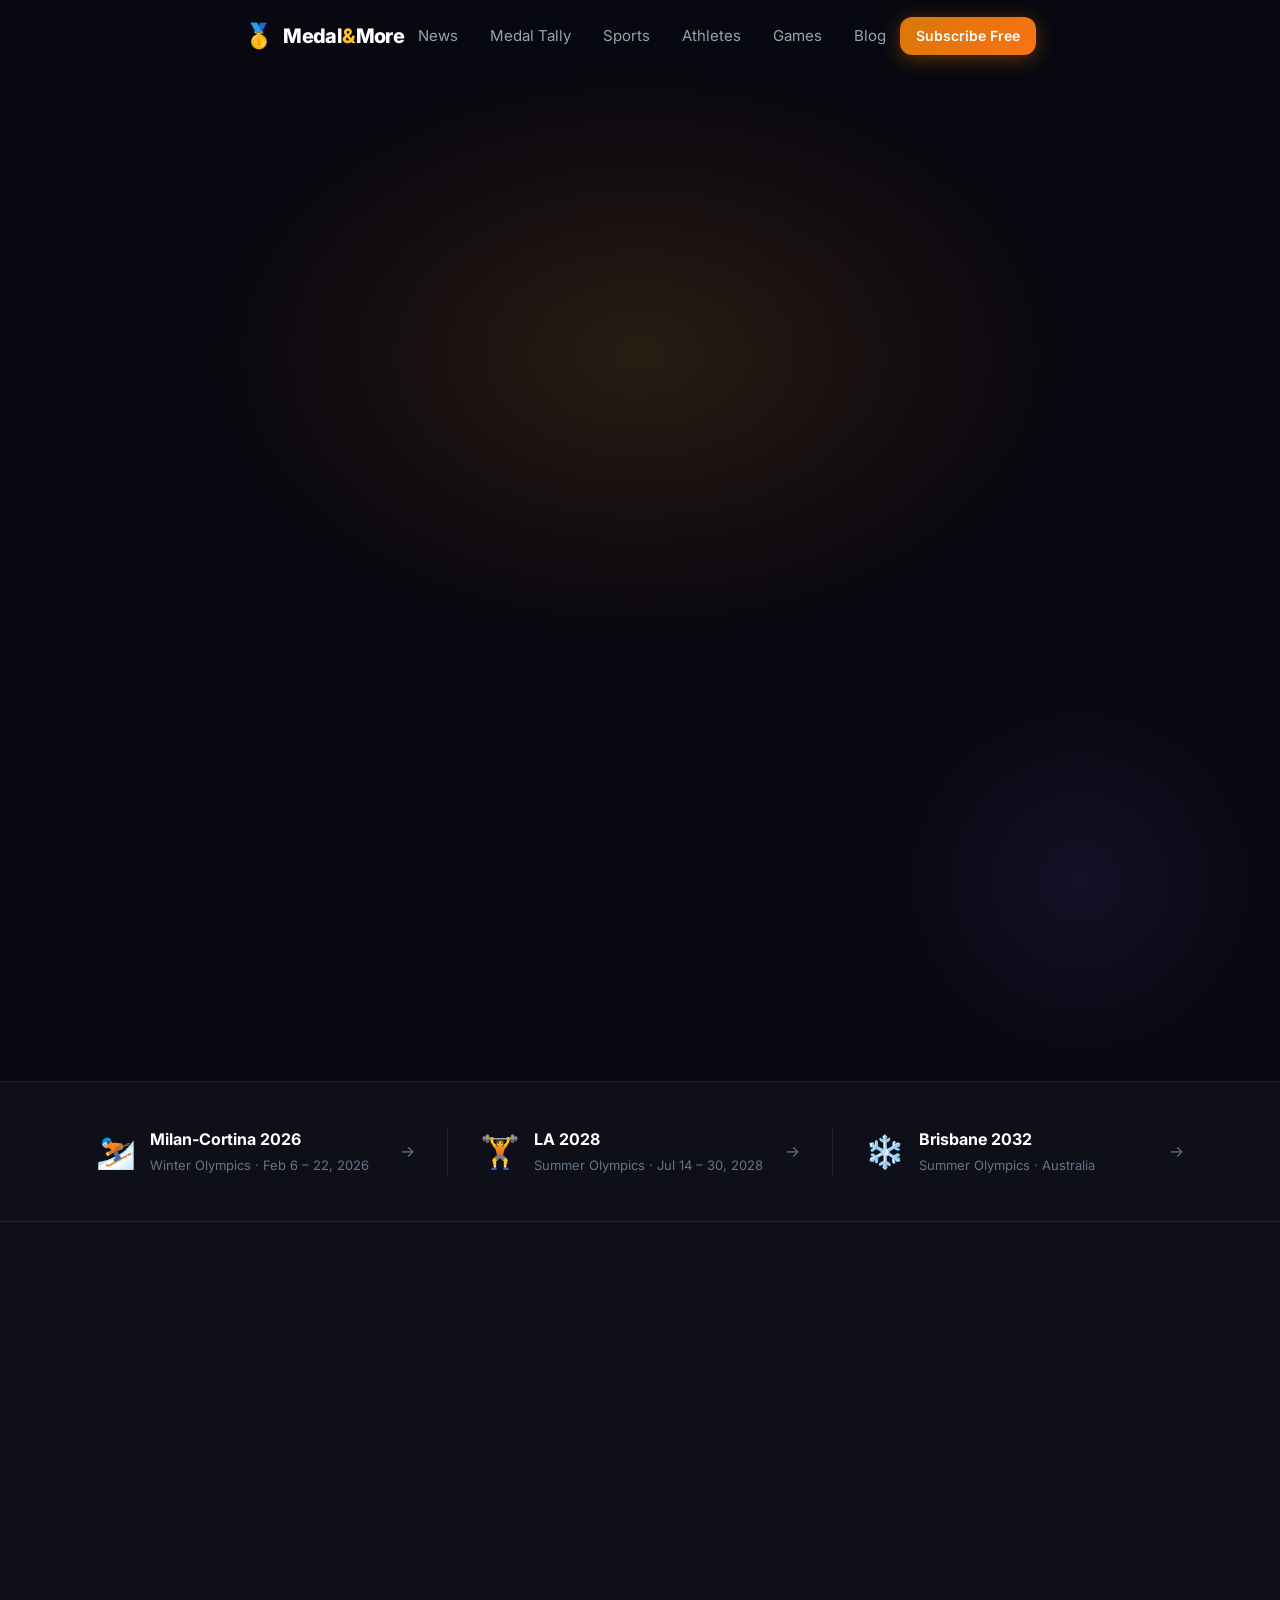
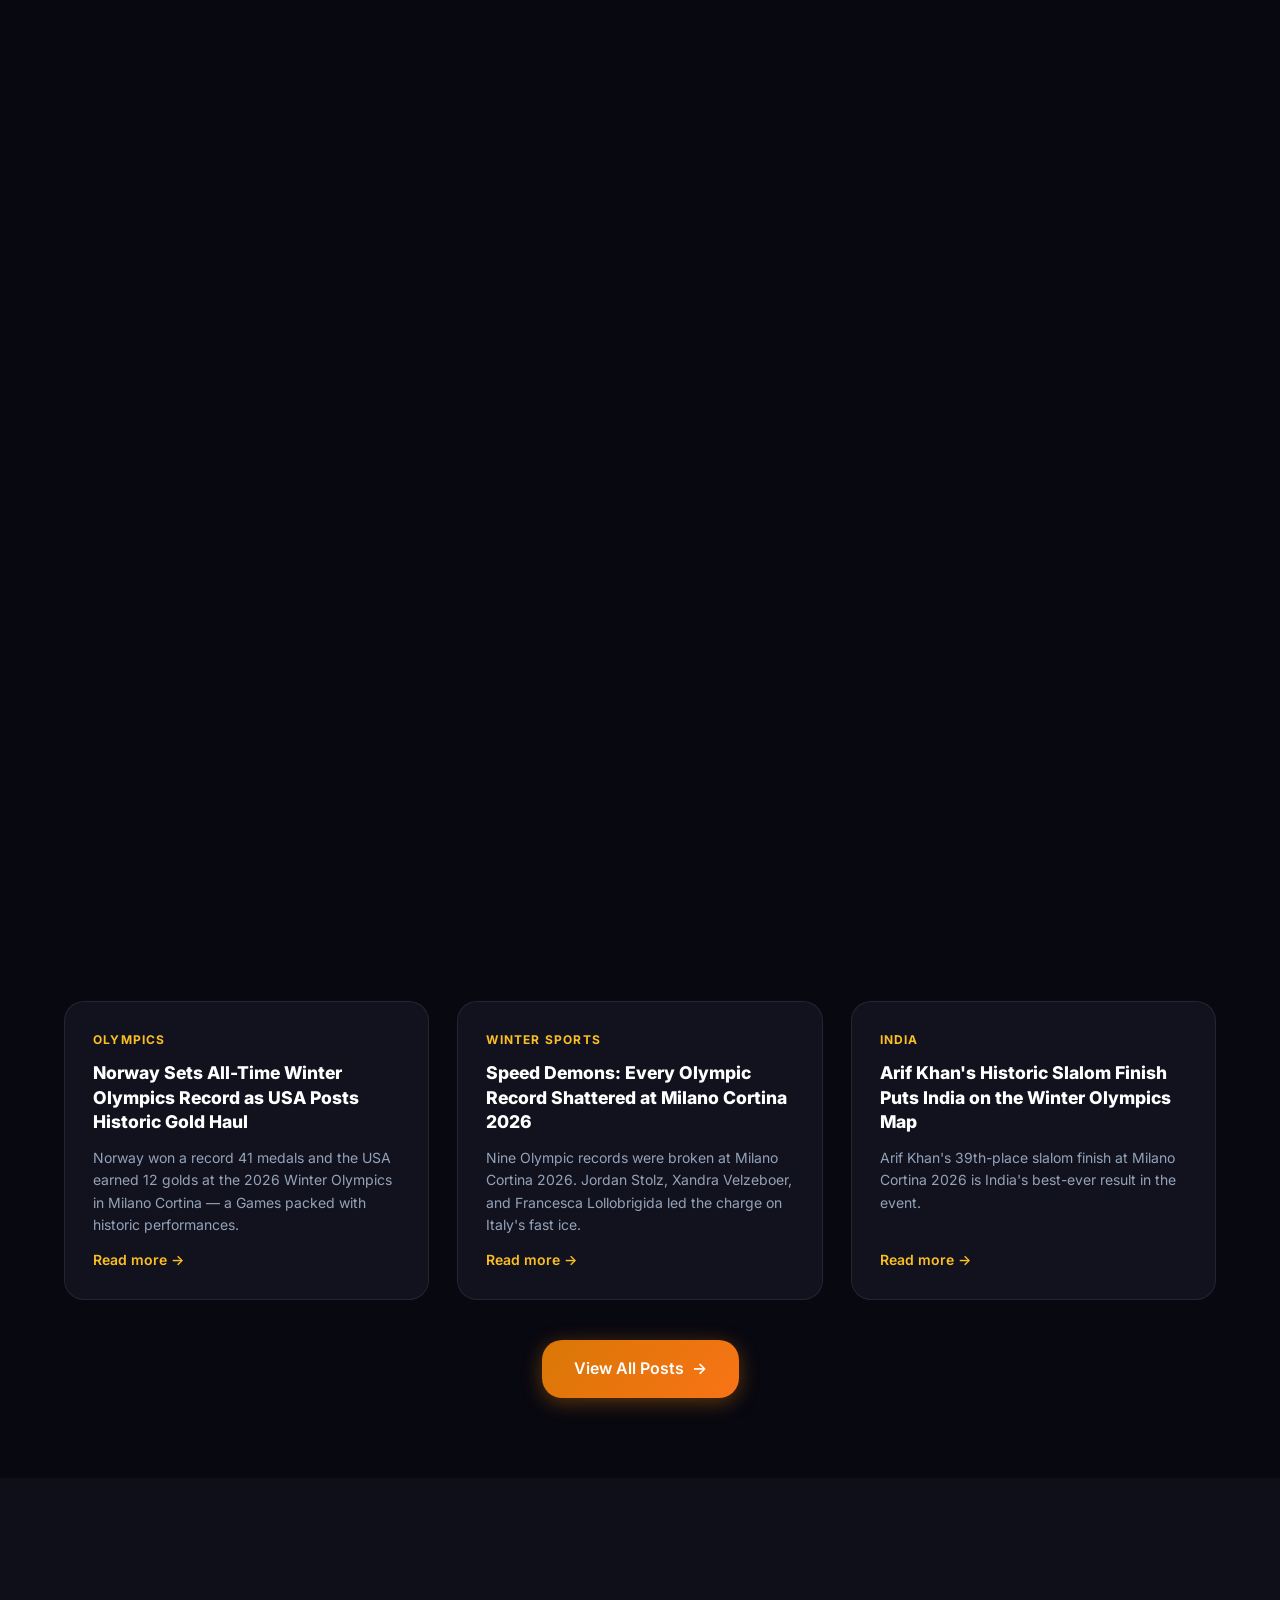
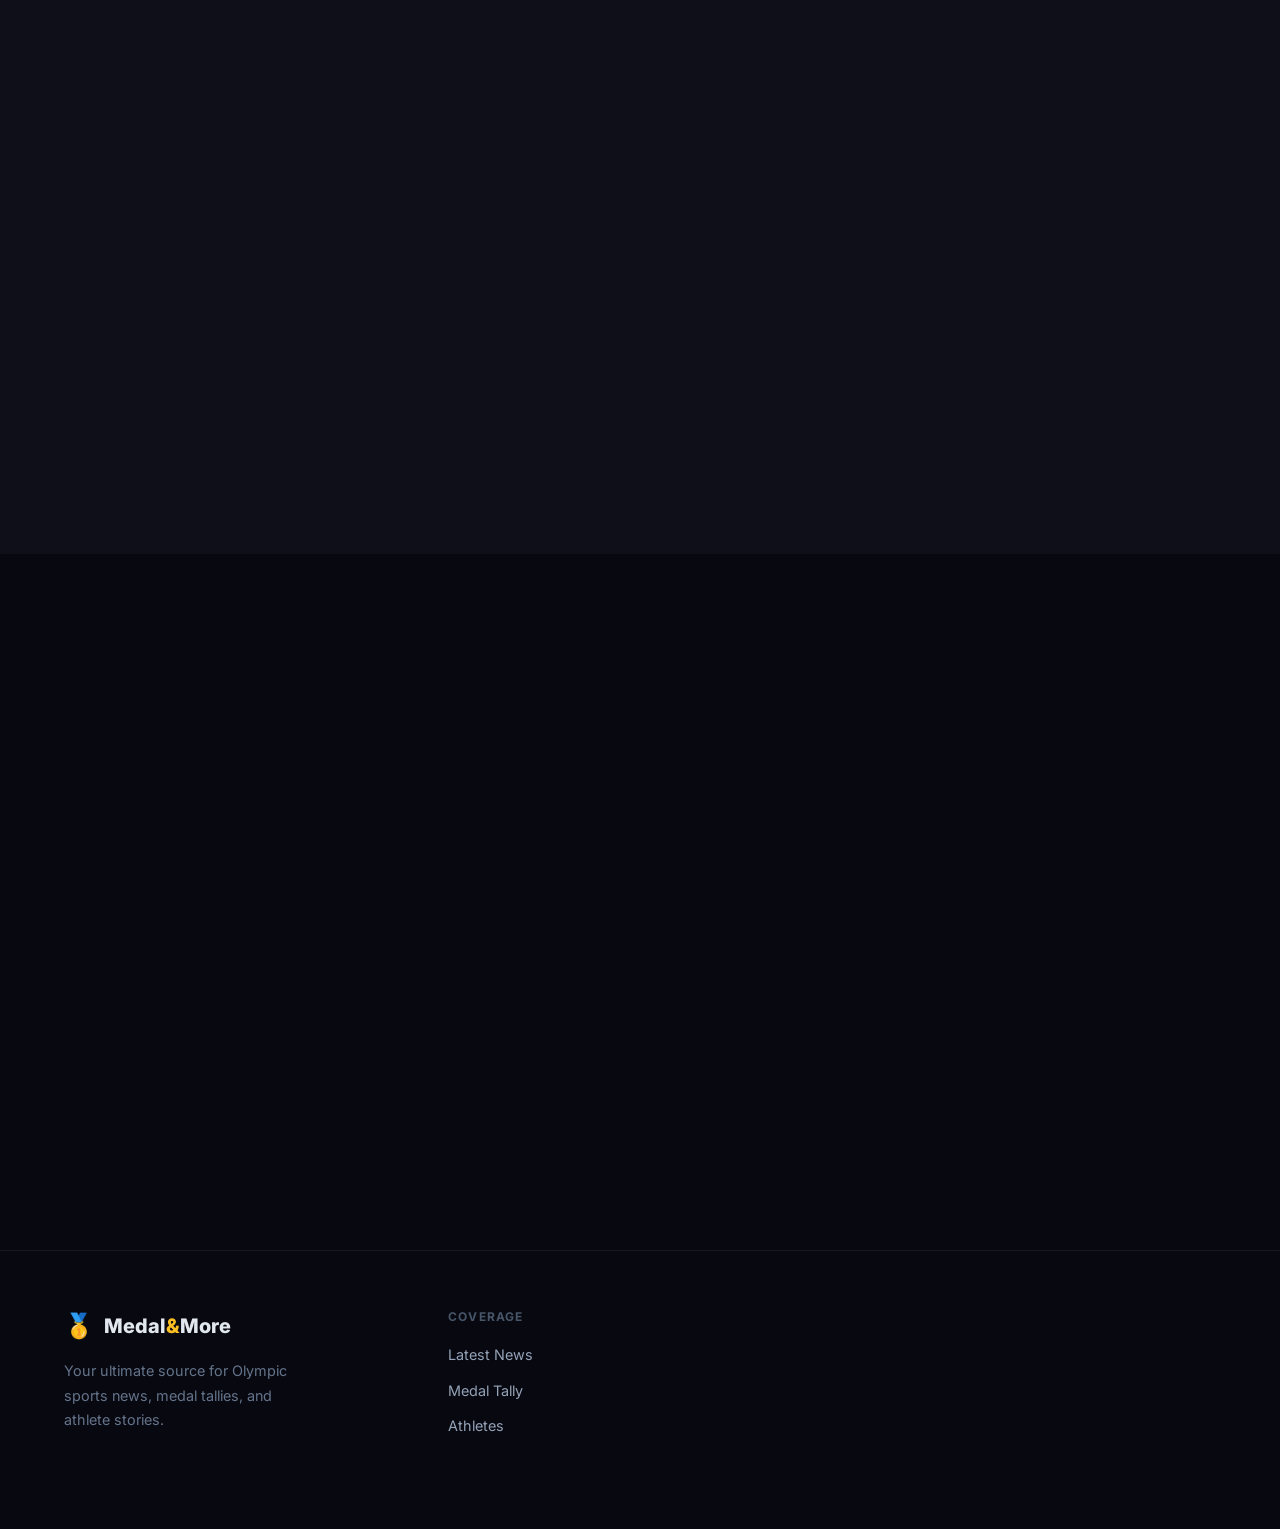
==== index.html @ 8af85549 "Fix blog/post: auto-drafts fallback for all visitors, Blog nav, Latest Stories section" ====
<!DOCTYPE html>
<html lang="en">
<head>
  <meta charset="UTF-8">
  <meta name="viewport" content="width=device-width, initial-scale=1.0">
  <meta name="theme-color" content="#080810">

  <!-- PRIMARY SEO -->
  <title>Medal & More — Olympic Sports News, Medal Tallies & Athlete Stories</title>
  <meta name="description" content="Your ultimate source for Olympic sports news, live medal tallies, athlete profiles, and in-depth coverage of every Olympic Games — from Paris 2024 to LA 2028.">
  <meta name="keywords" content="Olympics, medal tally, Olympic sports, Paris 2024, LA 2028, athletes, gold medal, sports news, Olympic Games, Winter Olympics, Summer Olympics">
  <meta name="author" content="Medal & More">
  <link rel="canonical" href="https://www.medalandmore.com/">

  <!-- OPEN GRAPH -->
  <meta property="og:type"        content="website">
  <meta property="og:url"         content="https://www.medalandmore.com/">
  <meta property="og:title"       content="Medal & More — Olympic Sports News & Medal Tallies">
  <meta property="og:description" content="Your ultimate source for Olympic sports news, live medal tallies, athlete profiles, and in-depth coverage of every Olympic Games.">
  <meta property="og:image"       content="https://www.medalandmore.com/assets/images/og-image.jpg">
  <meta property="og:site_name"   content="Medal & More">
  <meta property="og:locale"      content="en_US">

  <!-- TWITTER CARD -->
  <meta name="twitter:card"        content="summary_large_image">
  <meta name="twitter:site"        content="@medalandmore">
  <meta name="twitter:title"       content="Medal & More — Olympic Sports News & Medal Tallies">
  <meta name="twitter:description" content="Your ultimate source for Olympic sports news, live medal tallies, athlete profiles, and in-depth coverage of every Olympic Games.">
  <meta name="twitter:image"       content="https://www.medalandmore.com/assets/images/og-image.jpg">

  <!-- SCHEMA.ORG -->
  <script type="application/ld+json">
  {"@context":"https://schema.org","@type":"WebSite","name":"Medal & More","url":"https://www.medalandmore.com","description":"Olympic sports news, medal tallies, athlete profiles and Games coverage.","potentialAction":{"@type":"SearchAction","target":"https://www.medalandmore.com/search?q={search_term_string}","query-input":"required name=search_term_string"}}
  </script>
  <script type="application/ld+json">
  {"@context":"https://schema.org","@type":"Organization","name":"Medal & More","url":"https://www.medalandmore.com","sameAs":["https://twitter.com/medalandmore","https://instagram.com/medalandmore"]}
  </script>

  <!-- FONTS -->
  <link rel="preconnect" href="https://fonts.googleapis.com">
  <link rel="preconnect" href="https://fonts.gstatic.com" crossorigin>
  <link href="https://fonts.googleapis.com/css2?family=Inter:wght@400;500;600;700;800;900&display=swap" rel="stylesheet">
  <link rel="stylesheet" href="assets/css/style.css">
  <link rel="icon" type="image/svg+xml" href="data:image/svg+xml,<svg xmlns='http://www.w3.org/2000/svg' viewBox='0 0 100 100'><text y='.9em' font-size='90'>🥇</text></svg>">
</head>

<body>

<!-- ════ NAV ════ -->
<header id="site-header" role="banner">
  <div class="container">
    <nav class="nav-inner">
      <a href="/" class="nav-logo" aria-label="Medal & More Home">
        <span class="logo-icon">🥇</span>
        <span>Medal<span class="logo-amp">&amp;</span>More</span>
      </a>
      <ul class="nav-menu" id="nav-menu" role="list">
        <li><a href="#news">News</a></li>
        <li><a href="#medals">Medal Tally</a></li>
        <li><a href="#sports">Sports</a></li>
        <li><a href="#athletes">Athletes</a></li>
        <li><a href="#games">Games</a></li>
        <li><a href="blog.html">Blog</a></li>
      </ul>
      <div class="nav-actions">
        <a href="#newsletter" class="btn btn-primary btn-sm">Subscribe Free</a>
      </div>
      <button class="nav-toggle" id="nav-toggle" aria-expanded="false" aria-controls="nav-menu" aria-label="Toggle navigation">
        <span></span><span></span><span></span>
      </button>
    </nav>
  </div>
</header>

<main id="main">

<!-- ════ HERO ════ -->
<section id="hero" aria-label="Hero">
  <div class="hero-glow" aria-hidden="true"></div>
  <div class="hero-glow-2" aria-hidden="true"></div>
  <div class="container">

    <div class="hero-content reveal">
      <div class="hero-badge">
        <span class="badge badge-gold">
          <span class="badge-dot" aria-hidden="true"></span>
          🔴 LA 2028 Olympics — <span id="days-counter">731</span> Days to Go
        </span>
      </div>
      <h1 class="hero-headline">
        Every Medal.<br>Every <span class="gradient-text">Story.</span><br>Every Game.
      </h1>
      <p class="hero-subline">
        Your definitive guide to Olympic sports — live medal tallies, athlete profiles, event breakdowns, and in-depth coverage from Paris 2024 all the way to LA 2028.
      </p>
      <div class="hero-cta-group">
        <a href="#news" class="btn btn-primary btn-lg">Read Latest News <span aria-hidden="true">→</span></a>
        <a href="#medals" class="btn btn-secondary btn-lg">View Medal Tally</a>
      </div>
      <div class="hero-stats">
        <div class="hero-stat-item">
          <div class="hero-stat-num" data-target="206">0</div>
          <div class="hero-stat-label">Nations Competing</div>
        </div>
        <div class="hero-stat-item">
          <div class="hero-stat-num" data-target="329">0</div>
          <div class="hero-stat-label">Events in LA 2028</div>
        </div>
        <div class="hero-stat-item">
          <div class="hero-stat-num" data-target="10" data-suffix="K+">0</div>
          <div class="hero-stat-label">Athletes Expected</div>
        </div>
        <div class="hero-stat-item">
          <div class="hero-stat-num" data-target="128">0</div>
          <div class="hero-stat-label">Years of Olympics</div>
        </div>
      </div>
    </div>

    <!-- Podium card -->
    <div class="hero-visual reveal" style="transition-delay:.2s" aria-hidden="true">
      <div class="podium-card">
        <div class="podium-header">
          <span class="podium-title">🏅 Paris 2024 — Final Medal Tally</span>
          <span class="podium-live">OFFICIAL</span>
        </div>
        <div class="podium-table">
          <div class="podium-row header-row">
            <span>Nation</span><span>🥇</span><span>🥈</span><span>🥉</span><span>Total</span>
          </div>
          <div class="podium-row rank-1"><span><span class="rank-num">1</span> 🇺🇸 USA</span><span class="gold-text">40</span><span>44</span><span>42</span><span class="total">126</span></div>
          <div class="podium-row rank-2"><span><span class="rank-num">2</span> 🇨🇳 China</span><span class="gold-text">40</span><span>27</span><span>24</span><span class="total">91</span></div>
          <div class="podium-row rank-3"><span><span class="rank-num">3</span> 🇬🇧 GB</span><span class="gold-text">20</span><span>12</span><span>13</span><span class="total">45</span></div>
          <div class="podium-row"><span><span class="rank-num">4</span> 🇦🇺 AUS</span><span class="gold-text">18</span><span>19</span><span>16</span><span class="total">53</span></div>
          <div class="podium-row"><span><span class="rank-num">5</span> 🇯🇵 Japan</span><span class="gold-text">20</span><span>12</span><span>13</span><span class="total">45</span></div>
          <div class="podium-row"><span><span class="rank-num">6</span> 🇮🇳 India</span><span class="gold-text">0</span><span>1</span><span>5</span><span class="total">6</span></div>
        </div>
      </div>
    </div>

  </div>
</section>

<!-- ════ GAMES STRIP ════ -->
<section id="games-banner" aria-label="Upcoming Games">
  <div class="container">
    <div class="games-strip">
      <a href="#games" class="game-chip"><span class="chip-icon">⛷️</span><div><div class="chip-title">Milan-Cortina 2026</div><div class="chip-sub">Winter Olympics · Feb 6 – 22, 2026</div></div><span class="chip-arrow">→</span></a>
      <div class="games-divider"></div>
      <a href="#games" class="game-chip"><span class="chip-icon">🏋️</span><div><div class="chip-title">LA 2028</div><div class="chip-sub">Summer Olympics · Jul 14 – 30, 2028</div></div><span class="chip-arrow">→</span></a>
      <div class="games-divider"></div>
      <a href="#games" class="game-chip"><span class="chip-icon">❄️</span><div><div class="chip-title">Brisbane 2032</div><div class="chip-sub">Summer Olympics · Australia</div></div><span class="chip-arrow">→</span></a>
    </div>
  </div>
</section>

<!-- ════ NEWS ════ -->
<section id="news" aria-label="Latest News">
  <div class="container">
    <div class="section-header reveal">
      <span class="section-label">Latest News</span>
      <h2 class="section-title">What's <span class="gradient-text">happening</span> in Olympics</h2>
      <p class="section-sub">Breaking stories, athlete updates, and event previews — all in one place.</p>
    </div>
    <div class="news-grid">

      <!-- Featured -->
      <article class="news-card news-featured reveal">
        <div class="news-thumb-featured">
          <span class="news-category-tag">🏅 Medal Watch</span>
          <div class="news-thumb-bg" style="background:linear-gradient(135deg,#1a1a2e,#16213e,#0f3460)">
            <span style="font-size:5rem">🏟️</span>
          </div>
        </div>
        <div class="news-body">
          <span class="news-cat">Feature</span>
          <h3 class="news-title">LA 2028: Everything You Need to Know About the Next Summer Olympics</h3>
          <p class="news-excerpt">From new sports like flag football and cricket to record-breaking athlete quotas — here's the complete guide to what makes LA 2028 the most anticipated Games in history.</p>
          <div class="news-meta"><span>By Editorial Team</span><span>·</span><span>June 20, 2026</span><span>·</span><span>8 min read</span></div>
        </div>
      </article>

      <!-- Side articles -->
      <div class="news-side">
        <article class="news-card-sm reveal">
          <div class="news-card-sm-icon">⛷️</div>
          <div>
            <span class="news-cat">Winter Games</span>
            <h4 class="news-title-sm"><a href="#">Milan-Cortina 2026 Venues: A Full Visual Guide</a></h4>
            <p class="news-excerpt-sm">Italy's stunning Alpine venues are nearly ready. Here's a look at every competition site for the 2026 Winter Olympics.</p>
            <span class="news-read">5 min read</span>
          </div>
        </article>
        <article class="news-card-sm reveal" style="transition-delay:.05s">
          <div class="news-card-sm-icon">🏊</div>
          <div>
            <span class="news-cat">Swimming</span>
            <h4 class="news-title-sm"><a href="#">Can Anyone Beat Léon Marchand at LA 2028?</a></h4>
            <p class="news-excerpt-sm">The French phenom dominated Paris. We break down who could challenge him for gold in Los Angeles.</p>
            <span class="news-read">4 min read</span>
          </div>
        </article>
        <article class="news-card-sm reveal" style="transition-delay:.1s">
          <div class="news-card-sm-icon">🥊</div>
          <div>
            <span class="news-cat">Boxing</span>
            <h4 class="news-title-sm"><a href="#">New Olympic Boxing Format Explained for 2028</a></h4>
            <p class="news-excerpt-sm">Major changes are coming to Olympic boxing. Here's what athletes and fans need to know.</p>
            <span class="news-read">3 min read</span>
          </div>
        </article>
        <article class="news-card-sm reveal" style="transition-delay:.15s">
          <div class="news-card-sm-icon">🇮🇳</div>
          <div>
            <span class="news-cat">India</span>
            <h4 class="news-title-sm"><a href="#">India's Road to More Olympic Gold: A 2028 Preview</a></h4>
            <p class="news-excerpt-sm">After Paris, Indian sports federations are investing heavily. Which athletes are medal contenders for LA 2028?</p>
            <span class="news-read">6 min read</span>
          </div>
        </article>
      </div>

    </div>
  </div>
</section>

<!-- ════ SPORTS ════ -->
<section id="sports" aria-label="Sports">
  <div class="container">
    <div class="section-header centered reveal">
      <span class="section-label">Explore by Sport</span>
      <h2 class="section-title">Every <span class="gradient-text">Olympic sport</span> covered</h2>
    </div>
    <div class="sports-grid">
      <a href="#" class="sport-chip reveal"><span class="sport-icon">🏊</span><div><div class="sport-name">Swimming</div><div class="sport-events">48 events</div></div></a>
      <a href="#" class="sport-chip reveal"><span class="sport-icon">🏃</span><div><div class="sport-name">Athletics</div><div class="sport-events">48 events</div></div></a>
      <a href="#" class="sport-chip reveal"><span class="sport-icon">🤸</span><div><div class="sport-name">Gymnastics</div><div class="sport-events">18 events</div></div></a>
      <a href="#" class="sport-chip reveal"><span class="sport-icon">🚴</span><div><div class="sport-name">Cycling</div><div class="sport-events">22 events</div></div></a>
      <a href="#" class="sport-chip reveal"><span class="sport-icon">🤼</span><div><div class="sport-name">Wrestling</div><div class="sport-events">18 events</div></div></a>
      <a href="#" class="sport-chip reveal"><span class="sport-icon">🏋️</span><div><div class="sport-name">Weightlifting</div><div class="sport-events">10 events</div></div></a>
      <a href="#" class="sport-chip reveal"><span class="sport-icon">🥊</span><div><div class="sport-name">Boxing</div><div class="sport-events">13 events</div></div></a>
      <a href="#" class="sport-chip reveal"><span class="sport-icon">⛵</span><div><div class="sport-name">Sailing</div><div class="sport-events">10 events</div></div></a>
      <a href="#" class="sport-chip reveal"><span class="sport-icon">🏹</span><div><div class="sport-name">Archery</div><div class="sport-events">5 events</div></div></a>
      <a href="#" class="sport-chip reveal"><span class="sport-icon">🤺</span><div><div class="sport-name">Fencing</div><div class="sport-events">12 events</div></div></a>
      <a href="#" class="sport-chip reveal"><span class="sport-icon">🏇</span><div><div class="sport-name">Equestrian</div><div class="sport-events">6 events</div></div></a>
      <a href="#" class="sport-chip reveal"><span class="sport-icon">🏄</span><div><div class="sport-name">Surfing</div><div class="sport-events">2 events</div></div></a>
      <a href="#" class="sport-chip reveal"><span class="sport-icon">🧗</span><div><div class="sport-name">Climbing</div><div class="sport-events">2 events</div></div></a>
      <a href="#" class="sport-chip reveal"><span class="sport-icon">🛹</span><div><div class="sport-name">Skateboarding</div><div class="sport-events">4 events</div></div></a>
      <a href="#" class="sport-chip reveal"><span class="sport-icon">🏀</span><div><div class="sport-name">Basketball</div><div class="sport-events">2 events</div></div></a>
      <a href="#" class="sport-chip reveal"><span class="sport-icon">⚽</span><div><div class="sport-name">Football</div><div class="sport-events">2 events</div></div></a>
    </div>
  </div>
</section>

<!-- ════ MEDAL TALLY ════ -->
<section id="medals" aria-label="Medal Tally">
  <div class="container">
    <div class="section-header centered reveal">
      <span class="section-label">Paris 2024 Final</span>
      <h2 class="section-title"><span class="gradient-text">Medal Tally</span> — Official Results</h2>
      <p class="section-sub">Final standings from the Paris 2024 Summer Olympic Games.</p>
    </div>
    <div class="tally-wrapper reveal">
      <div class="tally-header-row">
        <span>Rank</span><span>Country</span><span>🥇 Gold</span><span>🥈 Silver</span><span>🥉 Bronze</span><span>Total</span>
      </div>
      <div class="tally-row top-1"><span class="rank-badge rank-1">1</span><span class="country-cell"><span class="country-flag">🇺🇸</span><span>United States</span></span><span class="medal-cell gold">40</span><span class="medal-cell silver">44</span><span class="medal-cell bronze">42</span><span class="medal-cell total">126</span></div>
      <div class="tally-row top-2"><span class="rank-badge rank-2">2</span><span class="country-cell"><span class="country-flag">🇨🇳</span><span>China</span></span><span class="medal-cell gold">40</span><span class="medal-cell silver">27</span><span class="medal-cell bronze">24</span><span class="medal-cell total">91</span></div>
      <div class="tally-row top-3"><span class="rank-badge rank-3">3</span><span class="country-cell"><span class="country-flag">🇬🇧</span><span>Great Britain</span></span><span class="medal-cell gold">20</span><span class="medal-cell silver">12</span><span class="medal-cell bronze">13</span><span class="medal-cell total">45</span></div>
      <div class="tally-row"><span class="rank-badge rank-4">4</span><span class="country-cell"><span class="country-flag">🇦🇺</span><span>Australia</span></span><span class="medal-cell gold">18</span><span class="medal-cell silver">19</span><span class="medal-cell bronze">16</span><span class="medal-cell total">53</span></div>
      <div class="tally-row"><span class="rank-badge rank-4">5</span><span class="country-cell"><span class="country-flag">🇯🇵</span><span>Japan</span></span><span class="medal-cell gold">20</span><span class="medal-cell silver">12</span><span class="medal-cell bronze">13</span><span class="medal-cell total">45</span></div>
      <div class="tally-row"><span class="rank-badge rank-4">6</span><span class="country-cell"><span class="country-flag">🇫🇷</span><span>France</span></span><span class="medal-cell gold">16</span><span class="medal-cell silver">26</span><span class="medal-cell bronze">22</span><span class="medal-cell total">64</span></div>
      <div class="tally-row"><span class="rank-badge rank-4">7</span><span class="country-cell"><span class="country-flag">🇳🇱</span><span>Netherlands</span></span><span class="medal-cell gold">15</span><span class="medal-cell silver">7</span><span class="medal-cell bronze">12</span><span class="medal-cell total">34</span></div>
      <div class="tally-row"><span class="rank-badge rank-4">8</span><span class="country-cell"><span class="country-flag">🇰🇷</span><span>South Korea</span></span><span class="medal-cell gold">13</span><span class="medal-cell silver">9</span><span class="medal-cell bronze">10</span><span class="medal-cell total">32</span></div>
      <div class="tally-row"><span class="rank-badge rank-4">9</span><span class="country-cell"><span class="country-flag">🇮🇹</span><span>Italy</span></span><span class="medal-cell gold">12</span><span class="medal-cell silver">13</span><span class="medal-cell bronze">15</span><span class="medal-cell total">40</span></div>
      <div class="tally-row"><span class="rank-badge rank-4">10</span><span class="country-cell"><span class="country-flag">🇩🇪</span><span>Germany</span></span><span class="medal-cell gold">12</span><span class="medal-cell silver">13</span><span class="medal-cell bronze">8</span><span class="medal-cell total">33</span></div>
      <div class="tally-row"><span class="rank-badge rank-4">11</span><span class="country-cell"><span class="country-flag">🇳🇿</span><span>New Zealand</span></span><span class="medal-cell gold">10</span><span class="medal-cell silver">7</span><span class="medal-cell bronze">3</span><span class="medal-cell total">20</span></div>
      <div class="tally-row"><span class="rank-badge rank-4">12</span><span class="country-cell"><span class="country-flag">🇨🇦</span><span>Canada</span></span><span class="medal-cell gold">9</span><span class="medal-cell silver">7</span><span class="medal-cell bronze">11</span><span class="medal-cell total">27</span></div>
      <div class="tally-row"><span class="rank-badge rank-4">13</span><span class="country-cell"><span class="country-flag">🇺🇿</span><span>Uzbekistan</span></span><span class="medal-cell gold">8</span><span class="medal-cell silver">2</span><span class="medal-cell bronze">3</span><span class="medal-cell total">13</span></div>
      <div class="tally-row"><span class="rank-badge rank-4">14</span><span class="country-cell"><span class="country-flag">🇭🇺</span><span>Hungary</span></span><span class="medal-cell gold">6</span><span class="medal-cell silver">7</span><span class="medal-cell bronze">6</span><span class="medal-cell total">19</span></div>
      <div class="tally-row"><span class="rank-badge rank-4">15</span><span class="country-cell"><span class="country-flag">🇪🇸</span><span>Spain</span></span><span class="medal-cell gold">5</span><span class="medal-cell silver">4</span><span class="medal-cell bronze">9</span><span class="medal-cell total">18</span></div>
      <div class="tally-row"><span class="rank-badge rank-4">16</span><span class="country-cell"><span class="country-flag">🇰🇪</span><span>Kenya</span></span><span class="medal-cell gold">4</span><span class="medal-cell silver">2</span><span class="medal-cell bronze">5</span><span class="medal-cell total">11</span></div>
      <div class="tally-row"><span class="rank-badge rank-4">17</span><span class="country-cell"><span class="country-flag">🇧🇷</span><span>Brazil</span></span><span class="medal-cell gold">3</span><span class="medal-cell silver">7</span><span class="medal-cell bronze">10</span><span class="medal-cell total">20</span></div>
      <div class="tally-row"><span class="rank-badge rank-4">18</span><span class="country-cell"><span class="country-flag">🇳🇴</span><span>Norway</span></span><span class="medal-cell gold">4</span><span class="medal-cell silver">4</span><span class="medal-cell bronze">3</span><span class="medal-cell total">11</span></div>
      <div class="tally-row"><span class="rank-badge rank-4">19</span><span class="country-cell"><span class="country-flag">🇮🇷</span><span>Iran</span></span><span class="medal-cell gold">3</span><span class="medal-cell silver">6</span><span class="medal-cell bronze">3</span><span class="medal-cell total">12</span></div>
      <div class="tally-row"><span class="rank-badge rank-4">20</span><span class="country-cell"><span class="country-flag">🇮🇳</span><span>India</span></span><span class="medal-cell gold">0</span><span class="medal-cell silver">1</span><span class="medal-cell bronze">5</span><span class="medal-cell total">6</span></div>
    </div>
  </div>
</section>

<!-- ════ ATHLETES ════ -->
<section id="athletes" aria-label="Athletes">
  <div class="container">
    <div class="section-header centered reveal">
      <span class="section-label">Athlete Spotlight</span>
      <h2 class="section-title">Champions to <span class="gradient-text">watch</span> in 2028</h2>
      <p class="section-sub">The stars poised to dominate the LA 2028 Games.</p>
    </div>
    <div class="athletes-grid">

      <article class="athlete-card reveal">
        <div class="athlete-avatar">🇫🇷</div>
        <div class="athlete-info">
          <h3 class="athlete-name">Léon Marchand</h3>
          <p class="athlete-sport">Swimming · France</p>
          <p class="athlete-bio">4× Gold Paris 2024 · World Record holder in 200m & 400m IM</p>
          <div class="athlete-medals">🥇🥇🥇🥇</div>
        </div>
      </article>

      <article class="athlete-card reveal" style="transition-delay:.05s">
        <div class="athlete-avatar">🇯🇲</div>
        <div class="athlete-info">
          <h3 class="athlete-name">Julien Alfred</h3>
          <p class="athlete-sport">Sprinting · St Lucia</p>
          <p class="athlete-bio">100m Gold Paris 2024 · Caribbean island's first ever Olympic gold</p>
          <div class="athlete-medals">🥇</div>
        </div>
      </article>

      <article class="athlete-card reveal" style="transition-delay:.1s">
        <div class="athlete-avatar">🇳🇴</div>
        <div class="athlete-info">
          <h3 class="athlete-name">Jakob Ingebrigtsen</h3>
          <p class="athlete-sport">Distance Running · Norway</p>
          <p class="athlete-bio">1500m World Record holder · 3× World Champion · Olympic medalist</p>
          <div class="athlete-medals">🥇🥈</div>
        </div>
      </article>

      <article class="athlete-card reveal" style="transition-delay:.15s">
        <div class="athlete-avatar">🇺🇸</div>
        <div class="athlete-info">
          <h3 class="athlete-name">Sydney McLaughlin-Levrone</h3>
          <p class="athlete-sport">400m Hurdles · USA</p>
          <p class="athlete-bio">400m Hurdles World Record broken 4 times. Untouchable in her event.</p>
          <div class="athlete-medals">🥇🥇</div>
        </div>
      </article>

      <article class="athlete-card reveal" style="transition-delay:.2s">
        <div class="athlete-avatar">🇺🇸</div>
        <div class="athlete-info">
          <h3 class="athlete-name">Simone Biles</h3>
          <p class="athlete-sport">Gymnastics · USA</p>
          <p class="athlete-bio">11× Olympic medalist · Greatest gymnast of all time · Paris 2024 comeback queen</p>
          <div class="athlete-medals">🥇🥇🥇🥈</div>
        </div>
      </article>

      <article class="athlete-card reveal" style="transition-delay:.25s">
        <div class="athlete-avatar">🇨🇳</div>
        <div class="athlete-info">
          <h3 class="athlete-name">Zheng Qinwen</h3>
          <p class="athlete-sport">Tennis · China</p>
          <p class="athlete-bio">Paris 2024 Gold medalist · First Chinese player to win Olympic tennis gold</p>
          <div class="athlete-medals">🥇</div>
        </div>
      </article>

    </div>
  </div>
</section>

<!-- ════ LATEST BLOG POSTS ════ -->
<section id="blog-preview" aria-label="Latest from the blog" style="padding:80px 0">
  <div class="container">
    <div class="section-header centered reveal" style="margin-bottom:48px">
      <span class="section-label">Blog</span>
      <h2 class="section-title">Latest <span class="gradient-text">Stories</span></h2>
      <p class="section-sub">In-depth coverage, athlete features, and analysis from the Olympic world.</p>
    </div>
    <div id="blog-preview-grid" style="display:grid;grid-template-columns:repeat(auto-fit,minmax(300px,1fr));gap:28px;margin-bottom:40px">
      <!-- populated by JS -->
    </div>
    <div style="text-align:center">
      <a href="blog.html" class="btn btn-primary btn-lg">View All Posts <span aria-hidden="true">→</span></a>
    </div>
  </div>
</section>
<script>
(function(){
  var SEED = [
    {title:"Norway Sets All-Time Winter Olympics Record as USA Posts Historic Gold Haul",slug:"norway-sets-all-time-winter-olympics-record",category:"Olympics",metaDesc:"Norway won a record 41 medals and the USA earned 12 golds at the 2026 Winter Olympics in Milano Cortina — a Games packed with historic performances."},
    {title:"Speed Demons: Every Olympic Record Shattered at Milano Cortina 2026",slug:"speed-demons-every-olympic-record-shattered",category:"Winter Sports",metaDesc:"Nine Olympic records were broken at Milano Cortina 2026. Jordan Stolz, Xandra Velzeboer, and Francesca Lollobrigida led the charge on Italy's fast ice."},
    {title:"Arif Khan's Historic Slalom Finish Puts India on the Winter Olympics Map",slug:"arif-khan-historic-slalom-finish",category:"India",metaDesc:"Arif Khan's 39th-place slalom finish at Milano Cortina 2026 is India's best-ever result in the event."}
  ];
  function card(title, slug, category, excerpt){
    return '<article style="background:#12121f;border:1px solid rgba(255,255,255,.08);border-radius:20px;padding:28px;display:flex;flex-direction:column;gap:12px;transition:border-color .25s" onmouseover="this.style.borderColor=\'rgba(251,191,36,.35)\'" onmouseout="this.style.borderColor=\'rgba(255,255,255,.08)\'">'
      +'<span style="font-size:.75rem;font-weight:700;text-transform:uppercase;letter-spacing:.1em;color:#fbbf24">'+category+'</span>'
      +'<h3 style="font-size:1.1rem;font-weight:800;line-height:1.4;margin:0"><a href="post.html?slug='+slug+'" style="color:inherit;text-decoration:none">'+title+'</a></h3>'
      +'<p style="font-size:.875rem;color:#94a3b8;line-height:1.6;margin:0;flex:1">'+excerpt+'</p>'
      +'<a href="post.html?slug='+slug+'" style="font-size:.875rem;font-weight:600;color:#fbbf24;text-decoration:none">Read more →</a>'
      +'</article>';
  }
  var grid = document.getElementById('blog-preview-grid');
  if(!grid) return;
  try{
    var stored = JSON.parse(localStorage.getItem('mam_posts')||'[]');
    var published = stored.filter(function(p){return p.status==='published';}).slice(0,3);
    if(published.length){
      grid.innerHTML = published.map(function(p){
        var sl = p.slug || p.title.toLowerCase().replace(/[^a-z0-9]+/g,'-').replace(/^-|-$/g,'');
        return card(p.title, sl, p.category||'Olympics', p.metaDesc||p.content.replace(/#+\s*/g,'').slice(0,120)+'…');
      }).join('');
      return;
    }
  }catch(e){}
  // fallback to seed articles
  grid.innerHTML = SEED.map(function(a){return card(a.title,a.slug,a.category,a.metaDesc);}).join('');
})();
</script>

<!-- ════ NEWSLETTER ════ -->
<section id="newsletter" aria-label="Newsletter signup">
  <div class="container">
    <div class="newsletter-box reveal">
      <div class="newsletter-icon">🏅</div>
      <h2 class="section-title">Never miss a <span class="gradient-text">gold moment</span></h2>
      <p class="section-sub" style="margin:0 auto 36px">
        Get the latest Olympic news, medal updates, and athlete stories delivered to your inbox — free, every week.
      </p>
      <form class="newsletter-form" id="newsletter-form" novalidate>
        <input type="email" class="newsletter-input" id="nl-email" name="email"
               placeholder="Enter your email address" aria-label="Email address" autocomplete="email" required>
        <button type="submit" class="btn btn-primary btn-lg">Subscribe Free <span aria-hidden="true">→</span></button>
      </form>
      <p id="nl-msg" role="alert" style="margin-top:14px;font-size:.875rem;display:none"></p>
      <p class="newsletter-note">No spam. Unsubscribe anytime. 100% free.</p>
    </div>
  </div>
</section>

<!-- ════ UPCOMING GAMES ════ -->
<section id="games" aria-label="Upcoming Games">
  <div class="container">
    <div class="section-header centered reveal">
      <span class="section-label">Upcoming Games</span>
      <h2 class="section-title">Mark Your <span class="gradient-text">Calendar</span></h2>
      <p class="section-sub">The Olympic flame burns on — three Games on the horizon.</p>
    </div>

    <div class="games-grid" style="display:grid;grid-template-columns:repeat(auto-fit,minmax(280px,1fr));gap:24px;margin-top:48px">
      <!-- Milan-Cortina 2026 -->
      <div class="game-card reveal" style="background:#12121f;border:1px solid rgba(255,255,255,.08);border-radius:20px;padding:32px;transition:all .3s">
        <div style="font-size:2.5rem;margin-bottom:12px">🎿</div>
        <div style="font-size:.8125rem;font-weight:700;text-transform:uppercase;letter-spacing:.1em;color:#94a3b8;margin-bottom:6px">Winter Olympics</div>
        <h3 style="font-size:1.375rem;font-weight:800;margin-bottom:6px">Milan-Cortina 2026</h3>
        <p style="font-size:.9375rem;color:#94a3b8;margin-bottom:16px">Feb 6 – Feb 22, 2026 · Italy</p>
        <p style="font-size:.875rem;color:#64748b;line-height:1.6">The first dual-city Winter Olympics — alpine tradition meets metropolitan energy in the Dolomites.</p>
      </div>

      <!-- LA 2028 -->
      <div class="game-card reveal" style="background:linear-gradient(135deg,rgba(251,191,36,.06),rgba(249,115,22,.06));border:1px solid rgba(251,191,36,.2);border-radius:20px;padding:32px;transition:all .3s;position:relative;overflow:hidden">
        <div style="position:absolute;top:16px;right:16px;background:rgba(251,191,36,.15);border:1px solid rgba(251,191,36,.3);border-radius:999px;padding:4px 12px;font-size:.75rem;font-weight:700;color:#fbbf24">Next Summer Games</div>
        <div style="font-size:2.5rem;margin-bottom:12px">🏖️</div>
        <div style="font-size:.8125rem;font-weight:700;text-transform:uppercase;letter-spacing:.1em;color:#fbbf24;margin-bottom:6px">Summer Olympics</div>
        <h3 style="font-size:1.375rem;font-weight:800;margin-bottom:6px">Los Angeles 2028</h3>
        <p style="font-size:.9375rem;color:#94a3b8;margin-bottom:16px">Jul 14 – Jul 30, 2028 · USA</p>
        <p style="font-size:.875rem;color:#64748b;line-height:1.6">The City of Angels hosts its third Olympics. Countdown: <strong id="la-countdown" style="color:#fbbf24">—</strong> days.</p>
      </div>

      <!-- Brisbane 2032 -->
      <div class="game-card reveal" style="background:#12121f;border:1px solid rgba(255,255,255,.08);border-radius:20px;padding:32px;transition:all .3s">
        <div style="font-size:2.5rem;margin-bottom:12px">🦘</div>
        <div style="font-size:.8125rem;font-weight:700;text-transform:uppercase;letter-spacing:.1em;color:#94a3b8;margin-bottom:6px">Summer Olympics</div>
        <h3 style="font-size:1.375rem;font-weight:800;margin-bottom:6px">Brisbane 2032</h3>
        <p style="font-size:.9375rem;color:#94a3b8;margin-bottom:16px">2032 · Australia</p>
        <p style="font-size:.875rem;color:#64748b;line-height:1.6">Queensland's subtropical climate and world-class infrastructure will welcome the Olympic family Down Under.</p>
      </div>
    </div>
  </div>
</section>

<!-- ════ FOOTER ════ -->
<footer id="site-footer" role="contentinfo" style="background:#080810;border-top:1px solid rgba(255,255,255,.06);padding:56px 0 32px">
  <div class="container">
    <div style="display:grid;grid-template-columns:1.5fr repeat(3,1fr);gap:40px;margin-bottom:48px">
      <div>
        <a href="/" style="display:inline-flex;align-items:center;gap:10px;font-size:1.25rem;font-weight:800;margin-bottom:14px;text-decoration:none;color:#e2e8f0">
          <span style="font-size:1.5rem">🥇</span><span>Medal<span style="color:#fbbf24">&amp;</span>More</span>
        </a>
        <p style="font-size:.9rem;color:#64748b;line-height:1.7;max-width:240px">Your ultimate source for Olympic sports news, medal tallies, and athlete stories.</p>
      </div>
      <div>
        <div style="font-size:.75rem;font-weight:700;text-transform:uppercase;letter-spacing:.1em;color:#475569;margin-bottom:16px">Coverage</div>
        <ul style="list-style:none;display:flex;flex-direction:column;gap:10px">
          <li><a href="/#news" style="color:#94a3b8;font-size:.9rem;text-decoration:none;transition:color .2s" onmouseover="this.style.color='#fbbf24'" onmouseout="this.style.color='#94a3b8'">Latest News</a></li>
          <li><a href="/#medals" style="color:#94a3b8;font-size:.9rem;text-decoration:none;transition:color .2s" onmouseover="this.style.color='#fbbf24'" onmouseout="this.style.color='#94a3b8'">Medal Tally</a></li>
          <li><a href="/#athletes" style="color:#94a3b8;font-size:.9rem;text-decoration:none;transition:color .2s" onmouseover="this.style.color='#fbbf24'" onmouseout="this.style.color='#94a3b8'">Athletes</a></li>
          <li><a href="/#sports" style="color:#94a3b8;font-size:.9rem;text-decoration:none;transition:color .2s" onmouseover="this.style.color='#fbbf24'" onmouseout="this.st
---- assets/css/style.css ----
/* ====================================================
   Medal & More — style.css
   medalandmore.com
==================================================== */

:root {
  --bg-primary:    #080810;
  --bg-secondary:  #0f0f1a;
  --bg-card:       #12121f;
  --border:        rgba(255,255,255,0.08);
  --border-glow:   rgba(251,191,36,0.3);

  --text-primary:  #ffffff;
  --text-secondary:#94a3b8;
  --text-muted:    #64748b;

  --gold:   #fbbf24;
  --silver: #cbd5e1;
  --bronze: #f97316;
  --purple: #8b5cf6;
  --pink:   #ec4899;

  --gradient-hero: linear-gradient(135deg, #fbbf24 0%, #f97316 50%, #ec4899 100%);
  --gradient-cta:  linear-gradient(135deg, #d97706 0%, #f97316 100%);
  --gradient-card: linear-gradient(145deg, rgba(251,191,36,0.08) 0%, rgba(249,115,22,0.04) 100%);

  --radius-sm:  6px;
  --radius-md:  12px;
  --radius-lg:  20px;
  --radius-xl:  32px;

  --shadow-glow: 0 0 50px rgba(251,191,36,0.15);
  --shadow-card: 0 4px 24px rgba(0,0,0,0.4);

  --font-sans: 'Inter', -apple-system, BlinkMacSystemFont, sans-serif;
  --nav-height: 72px;
  --max-width:  1200px;
  --section-pad: 96px;
}

/* ── Reset ── */
*, *::before, *::after { box-sizing: border-box; margin: 0; padding: 0; }
html { scroll-behavior: smooth; }
body {
  font-family: var(--font-sans);
  background: var(--bg-primary);
  color: var(--text-primary);
  line-height: 1.6;
  -webkit-font-smoothing: antialiased;
  overflow-x: hidden;
}
a { color: inherit; text-decoration: none; }
img { max-width: 100%; display: block; }
ul, ol { list-style: none; }

.container {
  max-width: var(--max-width);
  margin: 0 auto;
  padding: 0 24px;
}

/* ── Gradient text ── */
.gradient-text {
  background: var(--gradient-hero);
  -webkit-background-clip: text;
  -webkit-text-fill-color: transparent;
  background-clip: text;
}

/* ── Buttons ── */
.btn {
  display: inline-flex;
  align-items: center;
  gap: 8px;
  padding: 12px 24px;
  border-radius: var(--radius-md);
  font-size: .9375rem;
  font-weight: 600;
  cursor: pointer;
  border: none;
  outline: none;
  transition: all .2s ease;
  text-decoration: none;
  white-space: nowrap;
}
.btn-primary {
  background: var(--gradient-cta);
  color: #fff;
  box-shadow: 0 4px 20px rgba(217,119,6,.4);
}
.btn-primary:hover { transform: translateY(-2px); box-shadow: 0 8px 30px rgba(217,119,6,.55); color:#fff; }
.btn-secondary {
  background: transparent;
  color: var(--text-primary);
  border: 1px solid var(--border);
}
.btn-secondary:hover { border-color: var(--gold); background: rgba(251,191,36,.07); }
.btn-ghost { background: transparent; color: var(--text-secondary); padding: 10px 18px; }
.btn-ghost:hover { color: var(--text-primary); background: rgba(255,255,255,.05); }
.btn-lg { padding: 16px 32px; font-size: 1rem; border-radius: var(--radius-lg); }
.btn-sm { padding: 8px 16px; font-size: .875rem; }

/* ── Badges ── */
.badge {
  display: inline-flex;
  align-items: center;
  gap: 8px;
  padding: 6px 16px;
  border-radius: 999px;
  font-size: .8125rem;
  font-weight: 600;
  border: 1px solid;
}
.badge-gold { background: rgba(251,191,36,.1); border-color: rgba(251,191,36,.3); color: var(--gold); }
.badge-dot::before {
  content: '';
  width: 6px; height: 6px;
  border-radius: 50%;
  background: #ef4444;
  animation: pulse 2s infinite;
  display: inline-block;
}
@keyframes pulse { 0%,100%{opacity:1;transform:scale(1)} 50%{opacity:.5;transform:scale(1.3)} }

/* ══════════════════════════════════════
   NAV
══════════════════════════════════════ */
#site-header {
  position: fixed;
  top: 0; left: 0; right: 0;
  z-index: 100;
  height: var(--nav-height);
  display: flex;
  align-items: center;
  transition: all .3s;
}
#site-header.scrolled {
  background: rgba(8,8,16,.9);
  backdrop-filter: blur(20px);
  -webkit-backdrop-filter: blur(20px);
  border-bottom: 1px solid var(--border);
}

.nav-inner {
  display: flex;
  align-items: center;
  justify-content: space-between;
  width: 100%;
}

.nav-logo {
  display: flex;
  align-items: center;
  gap: 10px;
  font-size: 1.25rem;
  font-weight: 800;
  letter-spacing: -.03em;
}
.logo-icon { font-size: 1.5rem; }
.logo-amp { color: var(--gold); }

.nav-menu {
  display: flex;
  align-items: center;
  gap: 4px;
}
.nav-menu li a {
  display: block;
  padding: 8px 14px;
  border-radius: var(--radius-sm);
  font-size: .9375rem;
  color: var(--text-secondary);
  transition: all .2s;
}
.nav-menu li a:hover { color: var(--text-primary); background: rgba(255,255,255,.05); }

.nav-actions { display: flex; align-items: center; gap: 10px; }

.nav-toggle {
  display: none;
  flex-direction: column;
  gap: 5px;
  cursor: pointer;
  padding: 8px;
  background: none;
  border: none;
}
.nav-toggle span {
  display: block;
  width: 22px; height: 2px;
  background: var(--text-primary);
  border-radius: 2px;
  transition: all .3s;
}

@media (max-width: 768px) {
  .nav-menu, .nav-actions { display: none; }
  .nav-toggle { display: flex; }
  .nav-menu.open {
    display: flex;
    flex-direction: column;
    position: fixed;
    top: var(--nav-height);
    left: 0; right: 0;
    background: var(--bg-secondary);
    border-bottom: 1px solid var(--border);
    padding: 16px 24px;
    gap: 4px;
    z-index: 99;
  }
}

/* ══════════════════════════════════════
   HERO
══════════════════════════════════════ */
#hero {
  position: relative;
  padding-top: var(--nav-height);
  overflow: hidden;
  min-height: 100vh;
  display: flex;
  align-items: flex-start;
}
.hero-glow {
  position: absolute;
  top: 5%; left: 50%;
  transform: translateX(-50%);
  width: 900px; height: 600px;
  background: radial-gradient(ellipse, rgba(251,191,36,.12) 0%, rgba(249,115,22,.06) 40%, transparent 70%);
  pointer-events: none;
}
.hero-glow-2 {
  position: absolute;
  bottom: 0; right: 0;
  width: 400px; height: 400px;
  background: radial-gradient(ellipse, rgba(139,92,246,.1) 0%, transparent 70%);
  pointer-events: none;
}

#hero .container {
  display: grid;
  grid-template-columns: 1fr 1fr;
  gap: 60px;
  align-items: center;
  padding-top: 80px;
  padding-bottom: 80px;
  position: relative;
  z-index: 1;
  width: 100%;
}

@media (max-width: 900px) {
  #hero .container { grid-template-columns: 1fr; }
  .hero-visual { display: none; }
}

.hero-content { }
.hero-badge { margin-bottom: 28px; }

.hero-headline {
  font-size: clamp(2.8rem, 6vw, 5rem);
  font-weight: 900;
  letter-spacing: -.04em;
  line-height: 1.05;
  margin-bottom: 24px;
}

.hero-subline {
  font-size: 1.0625rem;
  color: var(--text-secondary);
  line-height: 1.7;
  margin-bottom: 40px;
  max-width: 480px;
}

.hero-cta-group {
  display: flex;
  gap: 14px;
  flex-wrap: wrap;
  margin-bottom: 60px;
}

.hero-stats {
  display: grid;
  grid-template-columns: repeat(2, 1fr);
  gap: 20px;
  padding-top: 40px;
  border-top: 1px solid var(--border);
}
.hero-stat-item {}
.hero-stat-num {
  font-size: 2rem;
  font-weight: 900;
  background: var(--gradient-hero);
  -webkit-background-clip: text;
  -webkit-text-fill-color: transparent;
  background-clip: text;
  line-height: 1;
}
.hero-stat-label { font-size: .875rem; color: var(--text-muted); margin-top: 4px; }

/* Podium card */
.podium-card {
  background: var(--bg-card);
  border: 1px solid var(--border);
  border-radius: var(--radius-lg);
  overflow: hidden;
  box-shadow: var(--shadow-glow), var(--shadow-card);
}
.podium-header {
  display: flex;
  align-items: center;
  justify-content: space-between;
  padding: 16px 20px;
  background: rgba(255,255,255,.03);
  border-bottom: 1px solid var(--border);
  font-size: .8125rem;
}
.podium-title { color: var(--text-secondary); font-weight: 600; }
.podium-live {
  background: rgba(251,191,36,.15);
  border: 1px solid rgba(251,191,36,.3);
  color: var(--gold);
  padding: 3px 10px;
  border-radius: 999px;
  font-size: .75rem;
  font-weight: 700;
}
.podium-table { padding: 8px 0; }
.podium-row {
  display: grid;
  grid-template-columns: 2fr 1fr 1fr 1fr 1fr;
  gap: 4px;
  padding: 10px 20px;
  font-size: .875rem;
  align-items: center;
}
.podium-row.header-row { color: var(--text-muted); font-size: .8rem; font-weight: 600; padding-bottom: 8px; border-bottom: 1px solid var(--border); }
.podium-row.rank-1 { background: rgba(251,191,36,.06); }
.podium-row.rank-2 { background: rgba(203,213,225,.04); }
.podium-row.rank-3 { background: rgba(249,115,22,.04); }
.rank-num { color: var(--text-muted); font-size: .75rem; margin-right: 8px; }
.gold-text { color: var(--gold); font-weight: 700; }
.total { color: var(--text-primary); font-weight: 700; }

/* ══════════════════════════════════════
   GAMES BANNER STRIP
══════════════════════════════════════ */
#games-banner {
  padding: 28px 0;
  border-top: 1px solid var(--border);
  border-bottom: 1px solid var(--border);
  background: var(--bg-secondary);
}
.games-strip {
  display: flex;
  align-items: center;
  gap: 0;
  flex-wrap: wrap;
}
.game-chip {
  display: flex;
  align-items: center;
  gap: 14px;
  padding: 16px 32px;
  flex: 1;
  min-width: 220px;
  transition: background .2s;
  cursor: pointer;
}
.game-chip:hover { background: rgba(255,255,255,.03); }
.chip-icon { font-size: 2rem; }
.chip-title { font-weight: 700; font-size: 1rem; }
.chip-sub { font-size: .8125rem; color: var(--text-muted); margin-top: 2px; }
.chip-arrow { color: var(--text-muted); margin-left: auto; }
.games-divider { width: 1px; height: 48px; background: var(--border); }

/* ══════════════════════════════════════
   SECTION COMMONS
══════════════════════════════════════ */
section { padding: var(--section-pad) 0; }
#games-banner { padding: 28px 0; }

.section-label {
  display: inline-block;
  font-size: .8125rem;
  font-weight: 700;
  text-transform: uppercase;
  letter-spacing: .12em;
  color: var(--gold);
  margin-bottom: 12px;
}
.section-title {
  font-size: clamp(2rem, 4vw, 3rem);
  font-weight: 900;
  letter-spacing: -.03em;
  line-height: 1.1;
  margin-bottom: 14px;
}
.section-sub {
  font-size: 1.0625rem;
  color: var(--text-secondary);
  line-height: 1.65;
  max-width: 560px;
}
.section-header { margin-bottom: 56px; }
.section-header.centered { text-align: center; }
.section-header.centered .section-sub { margin: 0 auto; }

/* ══════════════════════════════════════
   NEWS
══════════════════════════════════════ */
#news { background: var(--bg-secondary); }

.news-grid {
  display: grid;
  grid-template-columns: 1.4fr 1fr;
  gap: 28px;
}
@media (max-width: 900px) { .news-grid { grid-template-columns: 1fr; } }

.news-card { background: var(--bg-card); border: 1px solid var(--border); border-radius: var(--radius-lg); overflow: hidden; transition: all .3s; }
.news-card:hover { border-color: var(--border-glow); transform: translateY(-3px); }

.news-thumb-featured {
  aspect-ratio: 16/9;
  position: relative;
  overflow: hidden;
}
.news-thumb-bg {
  width: 100%; height: 100%;
  display: flex;
  align-items: center;
  justify-content: center;
}
.news-category-tag {
  position: absolute;
  top: 14px; left: 14px;
  background: rgba(0,0,0,.6);
  backdrop-filter: blur(8px);
  border: 1px solid var(--border);
  border-radius: 6px;
  padding: 4px 12px;
  font-size: .75rem;
  color: var(--gold);
  font-weight: 700;
}
.news-body { padding: 28px; }
.news-cat { font-size: .75rem; font-weight: 700; color: var(--gold); text-transform: uppercase; letter-spacing: .08em; margin-bottom: 10px; display: block; }
.news-title { font-size: 1.375rem; font-weight: 800; line-height: 1.3; margin-bottom: 12px; }
.news-excerpt { font-size: .9375rem; color: var(--text-secondary); line-height: 1.65; margin-bottom: 20px; }
.news-meta { font-size: .8125rem; color: var(--text-muted); display: flex; gap: 8px; flex-wrap: wrap; }

.news-side { display: flex; flex-direction: column; gap: 16px; }
.news-card-sm {
  display: flex;
  gap: 16px;
  align-items: flex-start;
  padding: 20px;
  background: var(--bg-card);
  border: 1px solid var(--border);
  border-radius: var(--radius-md);
  transition: all .3s;
}
.news-card-sm:hover { border-color: var(--border-glow); }
.news-card-sm-icon { font-size: 1.75rem; flex-shrink: 0; width: 44px; height: 44px; display: flex; align-items: center; justify-content: center; background: rgba(255,255,255,.05); border-radius: var(--radius-sm); }
.news-title-sm { font-size: 1rem; font-weight: 700; line-height: 1.35; margin: 6px 0 6px; }
.news-title-sm a:hover { color: var(--gold); }
.news-excerpt-sm { font-size: .875rem; color: var(--text-secondary); line-height: 1.55; margin-bottom: 8px; }
.news-read { font-size: .8125rem; color: var(--text-muted); }

/* ══════════════════════════════════════
   SPORTS GRID
══════════════════════════════════════ */
.sports-grid {
  display: grid;
  grid-template-columns: repeat(auto-fill, minmax(160px, 1fr));
  gap: 12px;
}
.sport-chip {
  display: flex;
  align-items: center;
  gap: 12px;
  padding: 16px;
  background: var(--bg-card);
  border: 1px solid var(--border);
  border-radius: var(--radius-md);
  transition: all .25s;
  cursor: pointer;
}
.sport-chip:hover { border-color: rgba(251,191,36,.35); background: rgba(251,191,36,.05); transform: translateY(-2px); }
.sport-icon { font-size: 1.5rem; flex-shrink: 0; }
.sport-name { font-size: .9rem; font-weight: 700; }
.sport-events { font-size: .75rem; color: var(--text-muted); margin-top: 2px; }

/* ══════════════════════════════════════
   MEDAL TALLY
══════════════════════════════════════ */
#medals { background: var(--bg-secondary); }

.tally-wrapper {
  background: var(--bg-card);
  border: 1px solid var(--border);
  border-radius: var(--radius-xl);
  overflow: hidden;
}
.tally-header-row {
  display: grid;
  grid-template-columns: 60px 1fr 100px 100px 100px 100px;
  gap: 8px;
  padding: 14px 24px;
  background: rgba(255,255,255,.03);
  border-bottom: 1px solid var(--border);
  font-size: .8125rem;
  font-weight: 700;
  color: var(--text-muted);
  text-transform: uppercase;
  letter-spacing: .06em;
}
@media (max-width: 700px) {
  .tally-header-row, .tally-row {
    grid-template-columns: 40px 1fr 60px 60px 60px 60px;
    gap: 4px;
    padding: 12px 16px;
  }
}
.tally-row {
  display: grid;
  grid-template-columns: 60px 1fr 100px 100px 100px 100px;
  gap: 8px;
  padding: 14px 24px;
  border-bottom: 1px solid rgba(255,255,255,.04);
  font-size: .9375rem;
  align-items: center;
  transition: background .2s;
}
.tally-row:last-child { border-bottom: none; }
.tally-row:hover { background: rgba(255,255,255,.03); }
.tally-row.top-1 { background: rgba(251,191,36,.05); }
.tally-row.top-2 { background: rgba(203,213,225,.03); }
.tally-row.top-3 { background: rgba(249,115,22,.03); }

.rank-badge {
  display: inline-flex;
  align-items: center;
  justify-content: center;
  width: 32px; height: 32px;
  border-radius: 50%;
  font-size: .8125rem;
  font-weight: 800;
  flex-shrink: 0;
}
.rank-1 { background: rgba(251,191,36,.2); color: var(--gold); border: 1px solid rgba(251,191,36,.4); }
.rank-2 { background: rgba(203,213,225,.15); color: var(--silver); border: 1px solid rgba(203,213,225,.3); }
.rank-3 { background: rgba(249,115,22,.15); color: var(--bronze); border: 1px solid rgba(249,115,22,.3); }
.rank-4 { background: rgba(255,255,255,.06); color: var(--text-muted); border: 1px solid var(--border); }

.country-cell { display: flex; align-items: center; gap: 12px; font-weight: 600; }
.country-flag { font-size: 1.25rem; }

.medal-cell { text-align: center; font-weight: 700; }
.medal-cell.gold   { color: var(--gold); }
.medal-cell.silver { color: var(--silver); }
.medal-cell.bronze { color: var(--bronze); }
.medal-cell.total  { color: var(--text-primary); }

/* ══════════════════════════════════════
   ATHLETES
══════════════════════════════════════ */
.athletes-grid {
  display: grid;
  grid-template-columns: repeat(auto-fill, minmax(320px, 1fr));
  gap: 20px;
}
.athlete-card {
  display: flex;
  gap: 18px;
  padding: 24px;
  background: var(--bg-card);
  border: 1px solid var(--border);
  border-radius: var(--radius-lg);
  transition: all .3s;
  align-items: flex-start;
}
.athlete-card:hover { border-color: var(--border-glow); transform: translateY(-3px); }
.athlete-avatar { font-size: 2.5rem; flex-shrink: 0; width: 56px; height: 56px; display: flex; align-items: center; justify-content: center; background: rgba(255,255,255,.04); border-radius: 50%; border: 1px solid var(--border); }
.athlete-name { font-size: 1.0625rem; font-weight: 800; margin-bottom: 4px; }
.athlete-sport { font-size: .8125rem; color: var(--gold); font-weight: 600; margin-bottom: 8px; }
.athlete-bio { font-size: .875rem; color: var(--text-secondary); line-height: 1.55; margin-bottom: 10px; }
.athlete-medals { font-size: 1.1rem; letter-spacing: 2px; }

/* ══════════════════════════════════════
   NEWSLETTER
══════════════════════════════════════ */
#newsletter { background: var(--bg-secondary); }
.newsletter-box {
  background: linear-gradient(135deg, rgba(251,191,36,.1), rgba(249,115,22,.06));
  border: 1px solid rgba(251,191,36,.2);
  border-radius: var(--radius-xl);
  padding: 72px 48px;
  text-align: center;
  position: relative;
  overflow: hidden;
}
.newsletter-box::before {
  content: '';
  position: absolute;
  top: 0; left: 50%;
  transform: translateX(-50%);
  width: 600px; height: 200px;
  background: radial-gradient(ellipse, rgba(251,191,36,.15), transparent 70%);
  pointer-events: none;
}
.newsletter-icon { font-size: 3rem; margin-bottom: 20px; position: relative; }
.newsletter-form {
  display: flex;
  gap: 10px;
  max-width: 480px;
  margin: 0 auto;
  flex-wrap: wrap;
  justify-content: center;
  position: relative;
}
.newsletter-input {
  flex: 1;
  min-width: 240px;
  padding: 14px 20px;
  background: rgba(255,255,255,.06);
  border: 1px solid var(--border);
  border-radius: var(--radius-md);
  color: var(--text-primary);
  font-size: .9375rem;
  outline: none;
  transition: border-color .2s;
  font-family: var(--font-sans);
}
.newsletter-input::placeholder { color: var(--text-muted); }
.newsletter-input:focus { border-color: var(--gold); background: rgba(251,191,36,.06); }
.newsletter-note { font-size: .8125rem; color: var(--text-muted); margin-top: 12px; position: relative; }

/* ══════════════════════════════════════
   UPCOMING GAMES
══════════════════════════════════════ */
.games-grid {
  display: grid;
  grid-template-columns: repeat(auto-fit, minmax(300px, 1fr));
  gap: 24px;
}
.game-card {
  background: var(--bg-card);
  border: 1px solid var(--border);
  border-radius: var(--radius-xl);
  padding: 36px;
  position: relative;
  transition: all .3s;
}
.game-card:hover { border-color: rgba(251,191,36,.3); transform: translateY(-4px); box-shadow: 0 0 40px rgba(251,191,36,.1); }
.game-card-featured {
  border-color: rgba(251,191,36,.25);
  background: linear-gradient(145deg, rgba(251,191,36,.07), var(--bg-card));
  box-shadow: 0 0 50px rgba(251,191,36,.1);
}
.game-popular-badge {
  position: absolute;
  top: -13px; left: 50%;
  transform: translateX(-50%);
  background: var(--gradient-cta);
  color: #fff;
  font-size: .8125rem;
  font-weight: 700;
  padding: 4px 18px;
  border-radius: 999px;
  white-space: nowrap;
}
.game-flag { font-size: 3rem; margin-bottom: 12px; }
.game-year { font-size: 3rem; font-weight: 900; color: rgba(255,255,255,.06); line-height: 1; margin-bottom: -20px; }
.game-name { font-size: 1.75rem; font-weight: 900; letter-spacing: -.03em; margin-bottom: 4px; }
.game-type { font-size: .875rem; color: var(--gold); font-weight: 700; text-transform: uppercase; letter-spacing: .08em; margin-bottom: 10px; }
.game-dates { font-size: .9rem; color: var(--text-secondary); margin-bottom: 14px; }
.game-desc { font-size: .9375rem; color: var(--text-secondary); line-height: 1.6; margin-bottom: 20px; }
.game-tags { display: flex; flex-wrap: wrap; gap: 8px; }
.tag {
  padding: 5px 12px;
  border: 1px solid var(--border);
  border-radius: 999px;
  font-size: .8125rem;
  color: var(--text-muted);
}

/* ══════════════════════════════════════
   FOOTER
══════════════════════════════════════ */
#site-footer {
  border-top: 1px solid var(--border);
  padding: 72px 0 40px;
}
.footer-grid {
  display: grid;
  grid-template-columns: 2fr 1fr 1fr 1fr;
  gap: 48px;
  margin-bottom: 56px;
}
@media (max-width: 900px) { .footer-grid { grid-template-columns: 1fr 1fr; } }
@media (max-width: 600px) { .footer-grid { grid-template-columns: 1fr; } }

.footer-brand p { font-size: .9375rem; color: var(--text-muted); line-height: 1.65; max-width: 260px; margin: 16px 0 24px; }
.social-links { display: flex; gap: 10px; }
.social-link {
  width: 36px; height: 36px;
  border-radius: var(--radius-sm);
  border: 1px solid var(--border);
  display: flex; align-items: center; justify-content: center;
  color: var(--text-muted);
  font-size: .875rem;
  transition: all .2s;
}
.social-link:hover { border-color: var(--gold); color: var(--gold); background: rgba(251,191,36,.08); }
.footer-col-title { font-size: .8125rem; font-weight: 700; text-transform: uppercase; letter-spacing: .1em; color: var(--text-primary); margin-bottom: 20px; }
.footer-col nav { display: flex; flex-direction: column; gap: 12px; }
.footer-col nav a { font-size: .9375rem; color: var(--text-muted); transition: color .2s; }
.footer-col nav a:hover { color: var(--text-primary); }
.footer-bottom { padding-top: 32px; border-top: 1px solid var(--border); display: flex; flex-direction: column; gap: 6px; }
.footer-copy { font-size: .875rem; color: var(--text-muted); }

/* ══════════════════════════════════════
   REVEAL ANIMATIONS
══════════════════════════════════════ */
.reveal {
  opacity: 0;
  transform: translateY(28px);
  transition: opacity .6s ease, transform .6s ease;
}
.reveal.visible { opacity: 1; transform: none; }
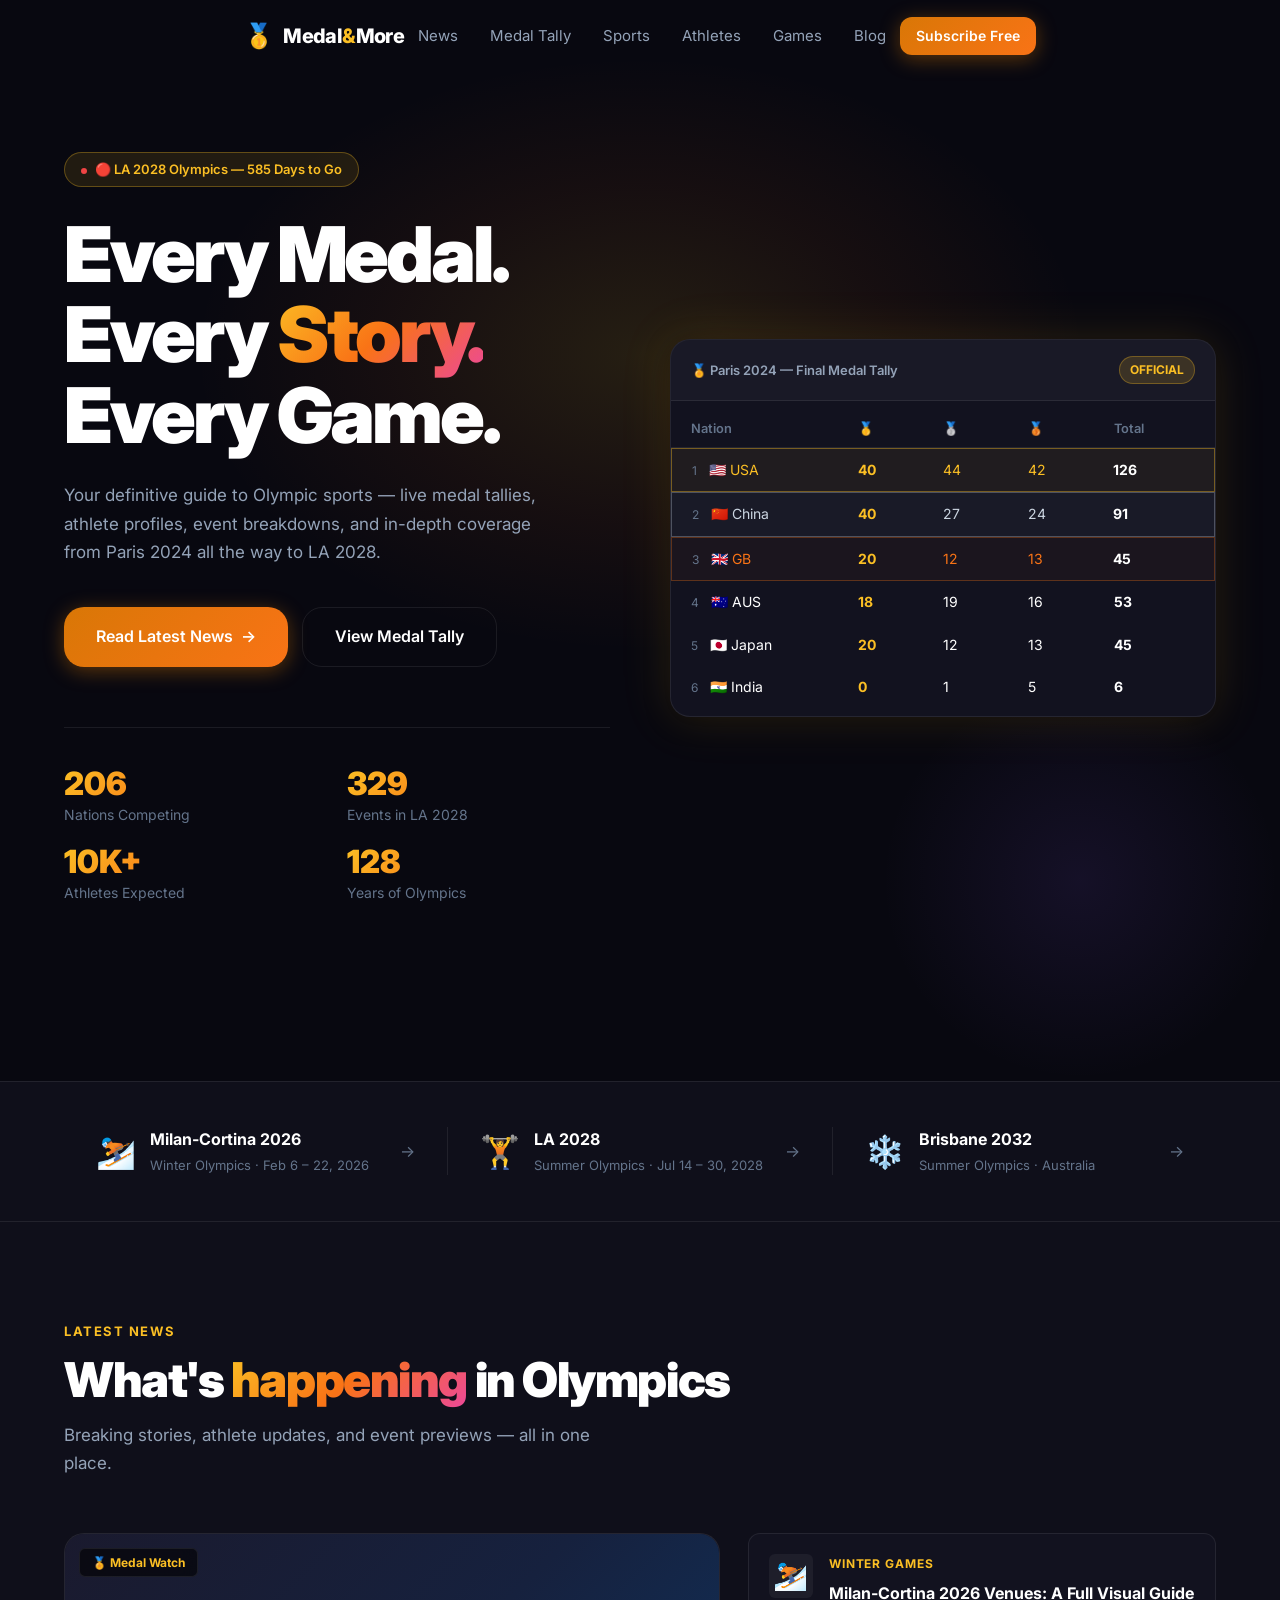
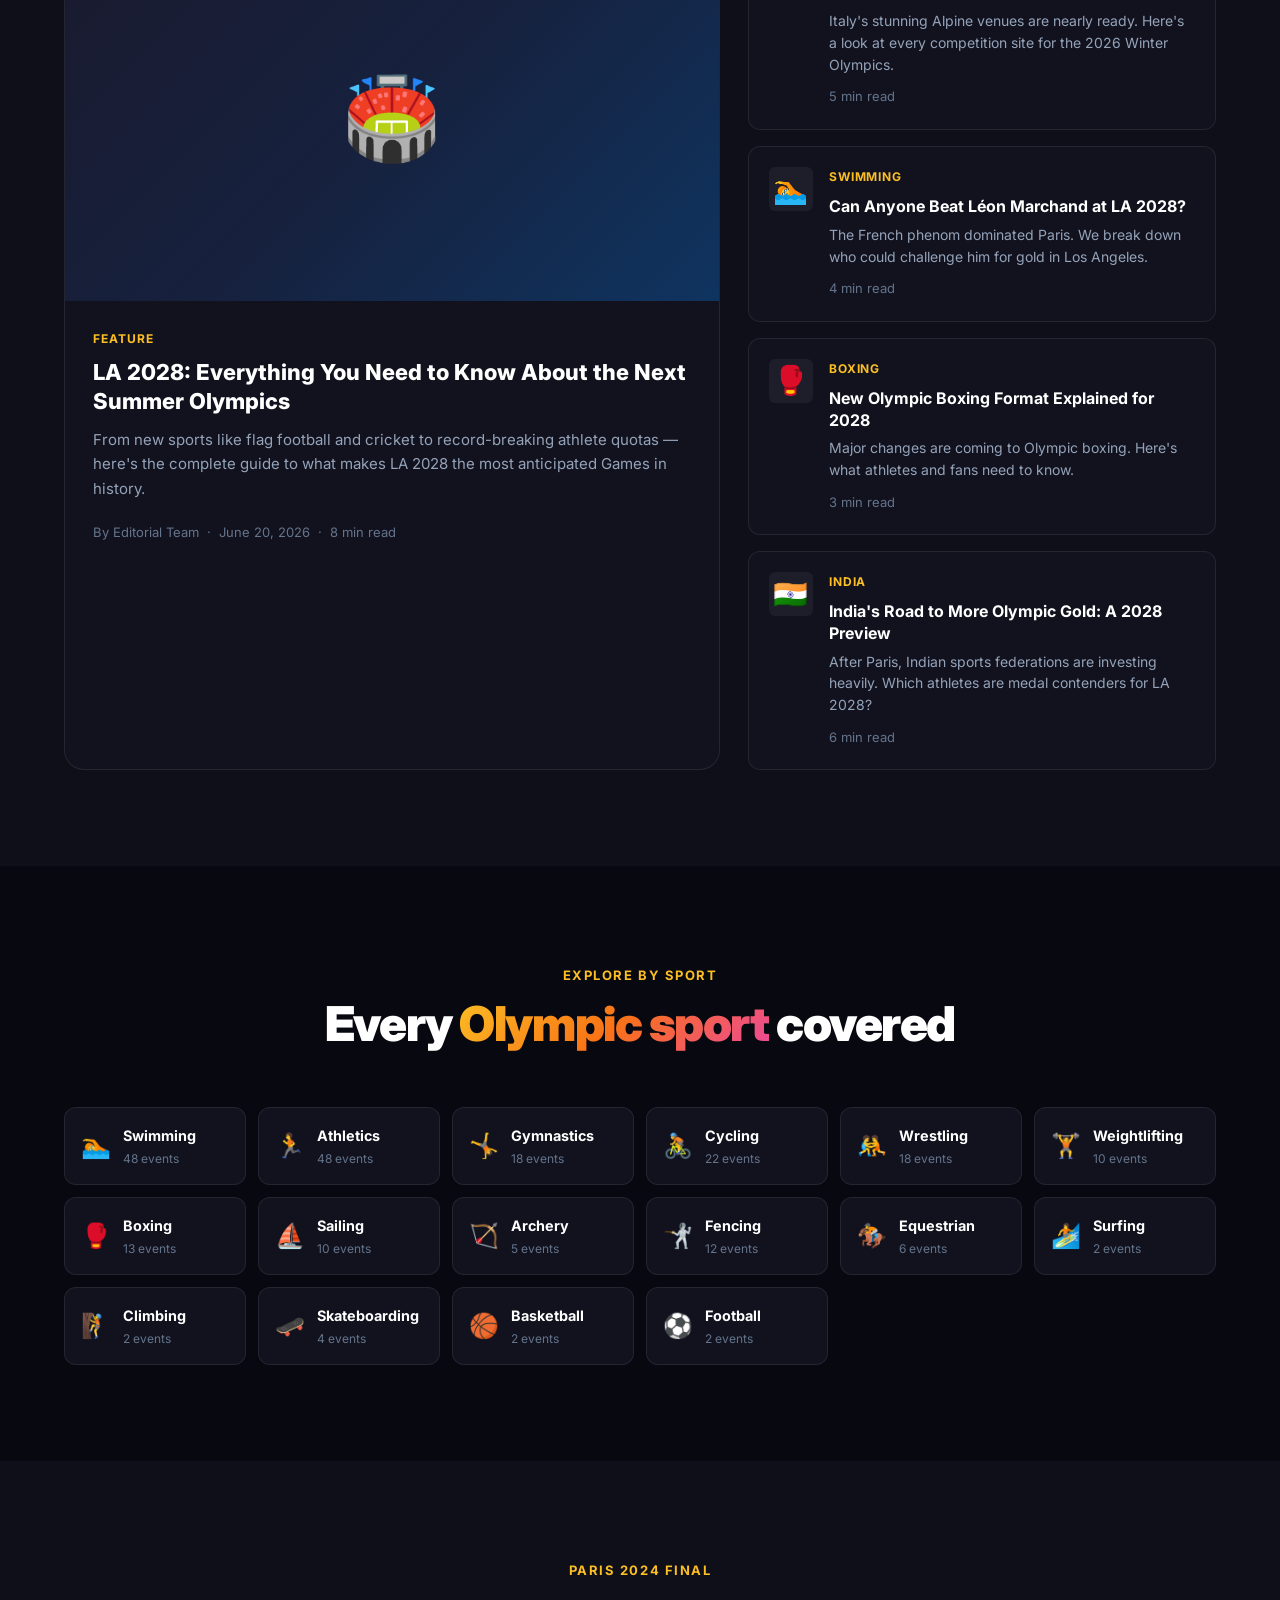
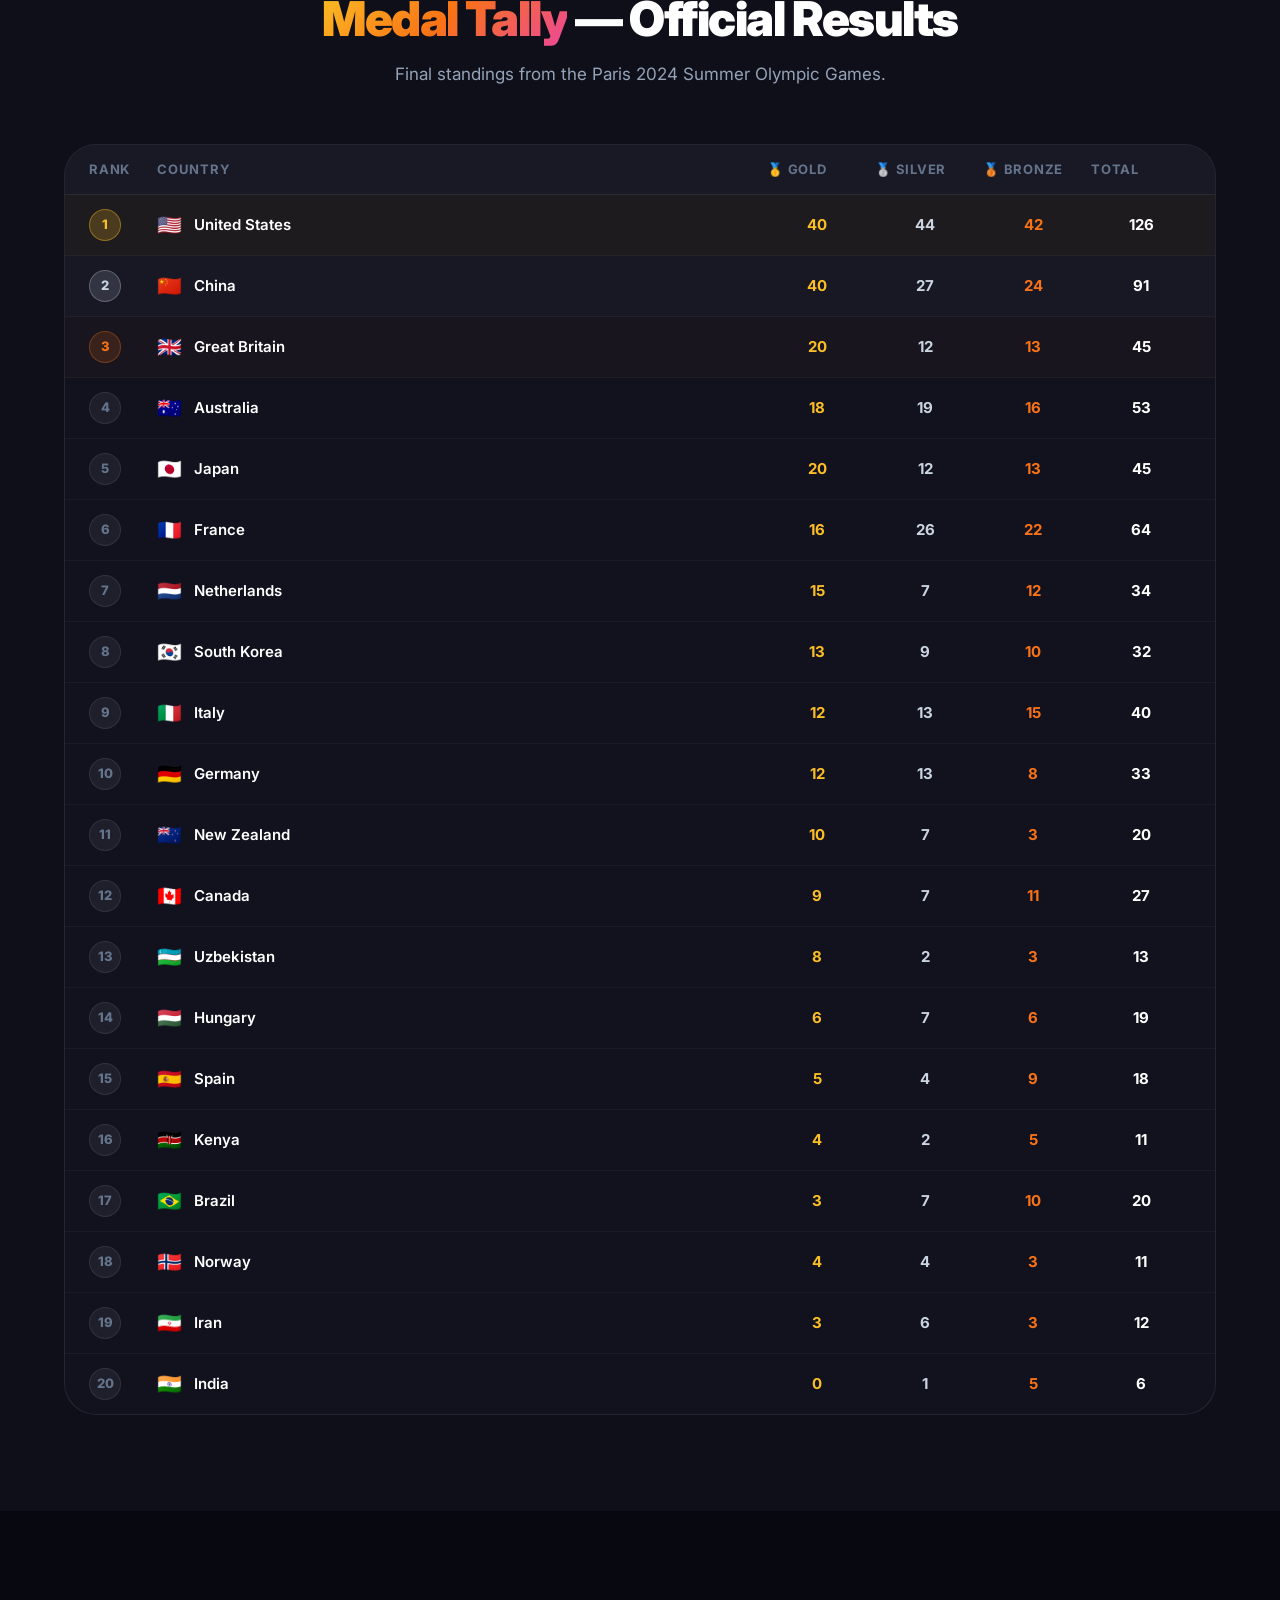
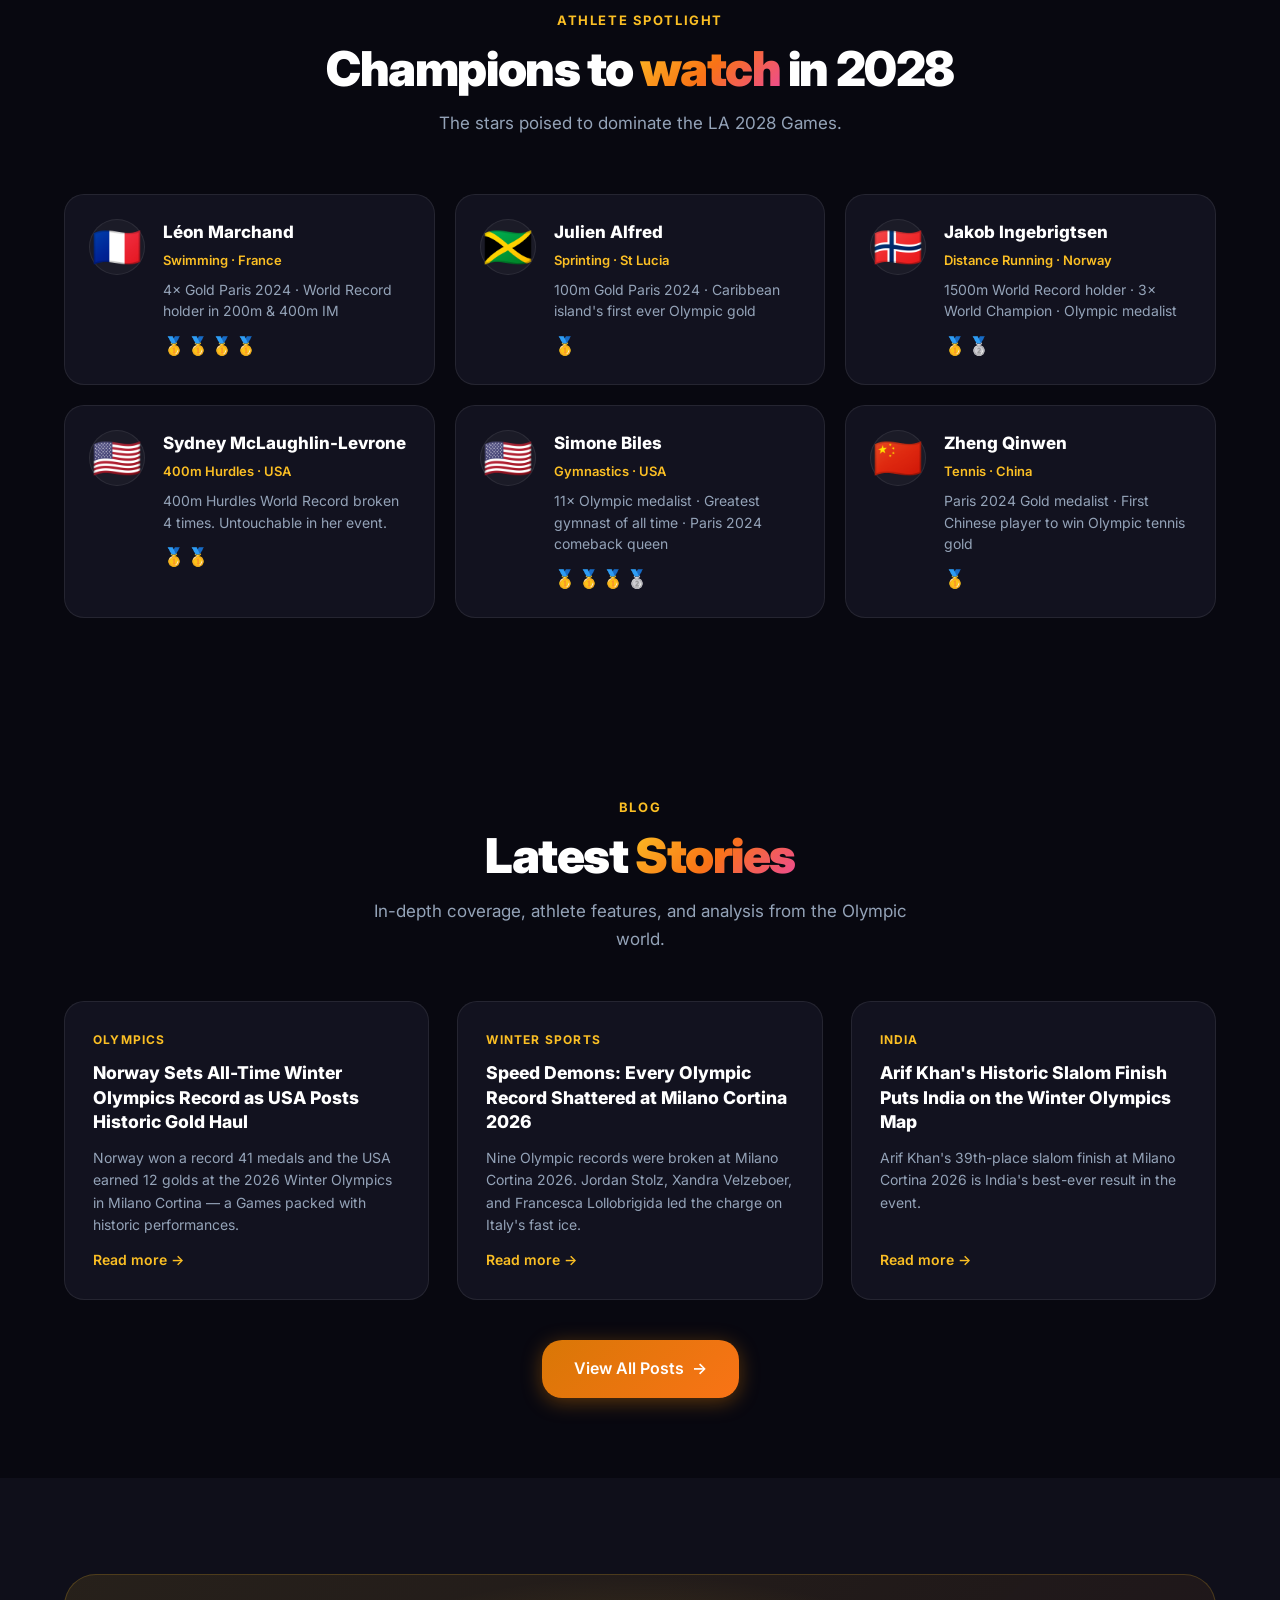
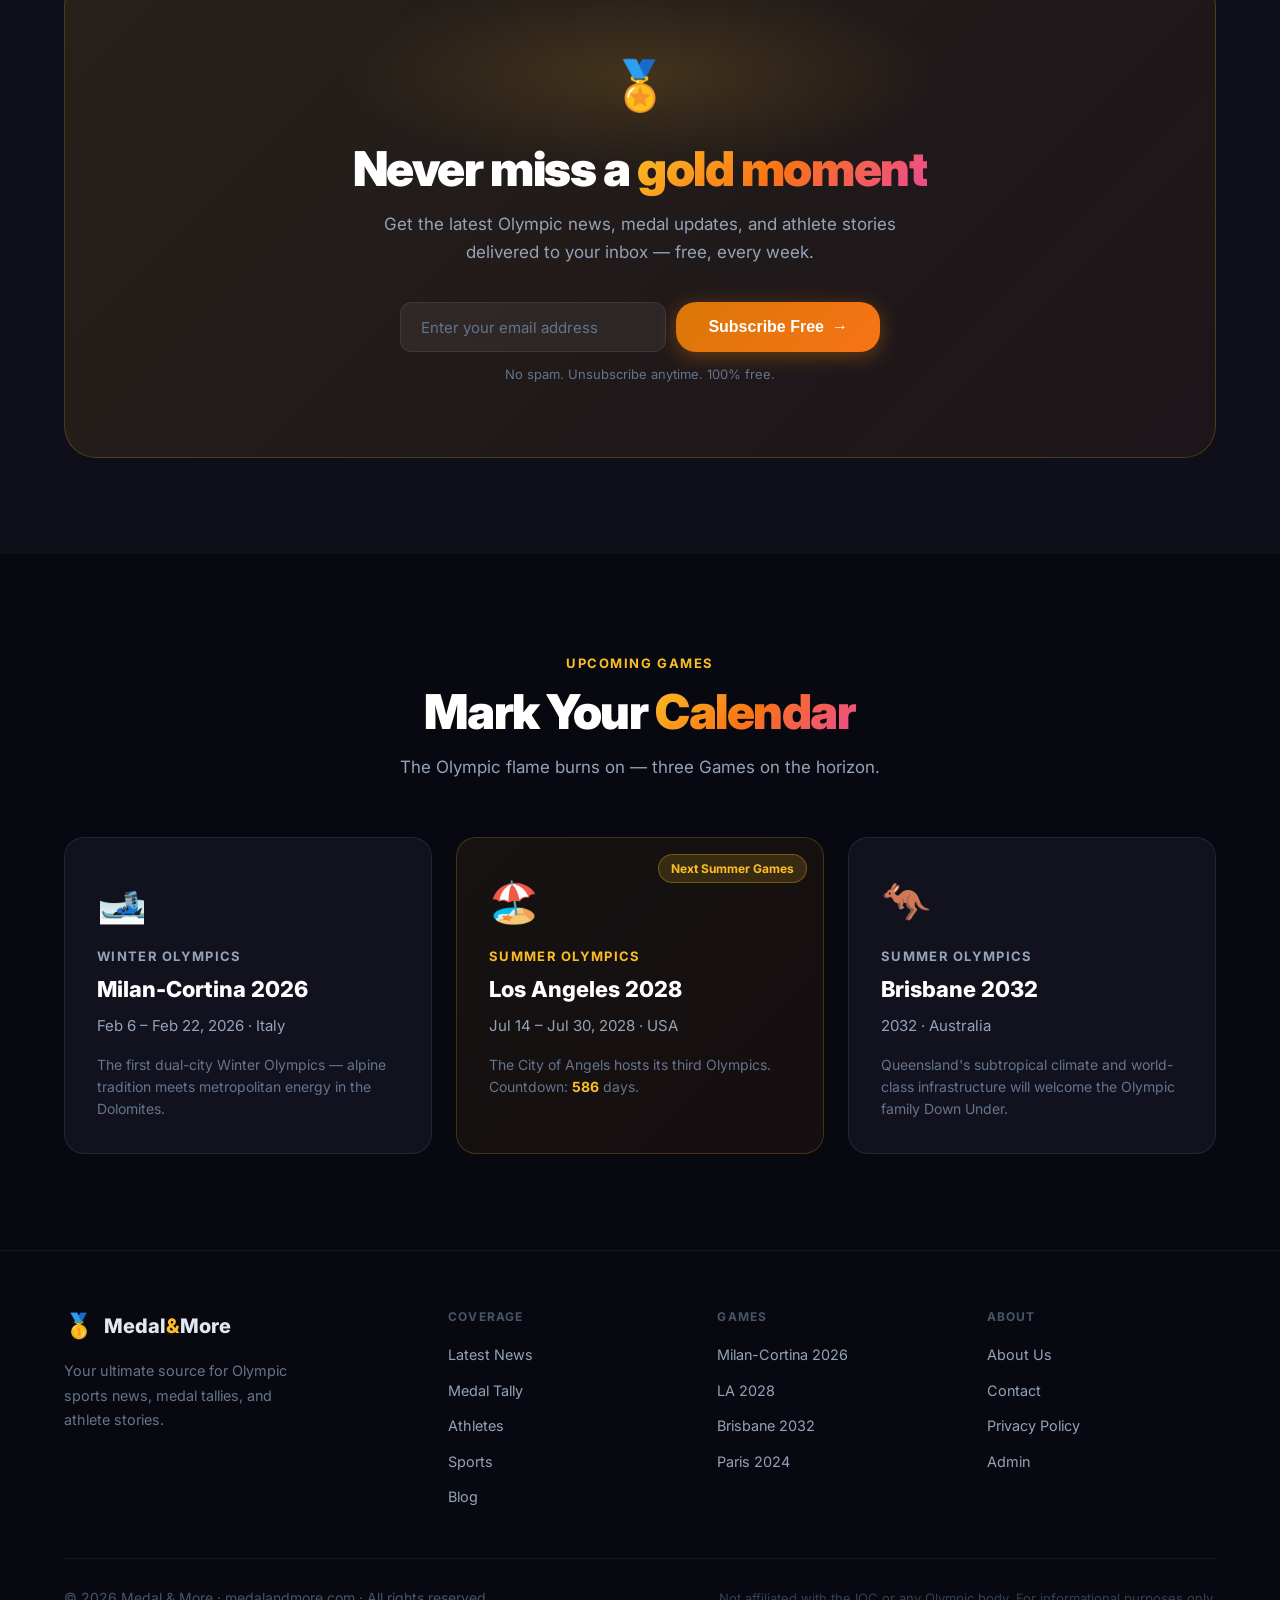
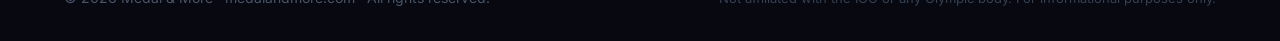
==== commit b1164d6c: "Fix: restore main.js script tag to index.html" ====
--- a/index.html
+++ b/index.html
@@ -42,6 +42,7 @@
   <link href="https://fonts.googleapis.com/css2?family=Inter:wght@400;500;600;700;800;900&display=swap" rel="stylesheet">
   <link rel="stylesheet" href="assets/css/style.css">
   <link rel="icon" type="image/svg+xml" href="data:image/svg+xml,<svg xmlns='http://www.w3.org/2000/svg' viewBox='0 0 100 100'><text y='.9em' font-size='90'>🥇</text></svg>">
+  <script defer src="/_vercel/insights/script.js"></script>
 </head>
 
 <body>
@@ -488,4 +489,103 @@
           <li><a href="/#news" style="color:#94a3b8;font-size:.9rem;text-decoration:none;transition:color .2s" onmouseover="this.style.color='#fbbf24'" onmouseout="this.style.color='#94a3b8'">Latest News</a></li>
           <li><a href="/#medals" style="color:#94a3b8;font-size:.9rem;text-decoration:none;transition:color .2s" onmouseover="this.style.color='#fbbf24'" onmouseout="this.style.color='#94a3b8'">Medal Tally</a></li>
           <li><a href="/#athletes" style="color:#94a3b8;font-size:.9rem;text-decoration:none;transition:color .2s" onmouseover="this.style.color='#fbbf24'" onmouseout="this.style.color='#94a3b8'">Athletes</a></li>
-          <li><a href="/#sports" style="color:#94a3b8;font-size:.9rem;text-decoration:none;transition:color .2s" onmouseover="this.style.color='#fbbf24'" onmouseout="this.st+          <li><a href="/#sports" style="color:#94a3b8;font-size:.9rem;text-decoration:none;transition:color .2s" onmouseover="this.style.color='#fbbf24'" onmouseout="this.style.color='#94a3b8'">Sports</a></li>
+          <li><a href="blog.html" style="color:#94a3b8;font-size:.9rem;text-decoration:none;transition:color .2s" onmouseover="this.style.color='#fbbf24'" onmouseout="this.style.color='#94a3b8'">Blog</a></li>
+        </ul>
+      </div>
+      <div>
+        <div style="font-size:.75rem;font-weight:700;text-transform:uppercase;letter-spacing:.1em;color:#475569;margin-bottom:16px">Games</div>
+        <ul style="list-style:none;display:flex;flex-direction:column;gap:10px">
+          <li><a href="/#games" style="color:#94a3b8;font-size:.9rem;text-decoration:none;transition:color .2s" onmouseover="this.style.color='#fbbf24'" onmouseout="this.style.color='#94a3b8'">Milan-Cortina 2026</a></li>
+          <li><a href="/#games" style="color:#94a3b8;font-size:.9rem;text-decoration:none;transition:color .2s" onmouseover="this.style.color='#fbbf24'" onmouseout="this.style.color='#94a3b8'">LA 2028</a></li>
+          <li><a href="/#games" style="color:#94a3b8;font-size:.9rem;text-decoration:none;transition:color .2s" onmouseover="this.style.color='#fbbf24'" onmouseout="this.style.color='#94a3b8'">Brisbane 2032</a></li>
+          <li><a href="/#games" style="color:#94a3b8;font-size:.9rem;text-decoration:none;transition:color .2s" onmouseover="this.style.color='#fbbf24'" onmouseout="this.style.color='#94a3b8'">Paris 2024</a></li>
+        </ul>
+      </div>
+      <div>
+        <div style="font-size:.75rem;font-weight:700;text-transform:uppercase;letter-spacing:.1em;color:#475569;margin-bottom:16px">About</div>
+        <ul style="list-style:none;display:flex;flex-direction:column;gap:10px">
+          <li><a href="#" style="color:#94a3b8;font-size:.9rem;text-decoration:none;transition:color .2s" onmouseover="this.style.color='#fbbf24'" onmouseout="this.style.color='#94a3b8'">About Us</a></li>
+          <li><a href="#" style="color:#94a3b8;font-size:.9rem;text-decoration:none;transition:color .2s" onmouseover="this.style.color='#fbbf24'" onmouseout="this.style.color='#94a3b8'">Contact</a></li>
+          <li><a href="#" style="color:#94a3b8;font-size:.9rem;text-decoration:none;transition:color .2s" onmouseover="this.style.color='#fbbf24'" onmouseout="this.style.color='#94a3b8'">Privacy Policy</a></li>
+          <li><a href="admin.html" style="color:#94a3b8;font-size:.9rem;text-decoration:none;transition:color .2s" onmouseover="this.style.color='#fbbf24'" onmouseout="this.style.color='#94a3b8'">Admin</a></li>
+        </ul>
+      </div>
+    </div>
+    <div style="border-top:1px solid rgba(255,255,255,.06);padding-top:28px;display:flex;justify-content:space-between;align-items:center;flex-wrap:wrap;gap:16px">
+      <p style="font-size:.875rem;color:#475569">© 2026 Medal &amp; More · medalandmore.com · All rights reserved.</p>
+      <p style="font-size:.8125rem;color:#334155">Not affiliated with the IOC or any Olympic body. For informational purposes only.</p>
+    </div>
+  </div>
+</footer>
+
+<script src="assets/js/main.js"></script>
+
+<script>
+// LA 2028 countdown
+(function(){
+  const target = new Date('2028-07-14T00:00:00');
+  const el = document.getElementById('la-countdown');
+  if(el){ const diff = Math.ceil((target - new Date()) / 86400000); el.textContent = diff > 0 ? diff.toLocaleString() : '0'; }
+})();
+</script>
+
+<script>
+// Newsletter form
+document.getElementById('newsletter-form')?.addEventListener('submit', function(e){
+  e.preventDefault();
+  const msg = document.getElementById('nl-msg');
+  const email = document.getElementById('nl-email').value;
+  if(!email || !email.includes('@')){ msg.style.display='block'; msg.style.color='#f87171'; msg.textContent='Please enter a valid email address.'; return; }
+  msg.style.display='block'; msg.style.color='#4ade80'; msg.textContent='Thanks for subscribing! Welcome to Medal & More.';
+  this.reset();
+});
+</script>
+
+<script>
+// Blog preview section — reads from localStorage or falls back to auto-drafts.json
+(function(){
+  var SEED = [
+    {title:"Norway Sets All-Time Winter Olympics Record as USA Posts Historic Gold Haul",slug:"norway-sets-all-time-winter-olympics-record-as-usa-posts-historic-gold-haul-at-milano-cortina-2026",category:"Olympics",metaDesc:"Norway won a record 41 medals and the USA earned 12 golds at the 2026 Winter Olympics in Milano Cortina — a Games packed with historic performances."},
+    {title:"Speed Demons: Every Olympic Record Shattered at Milano Cortina 2026",slug:"speed-demons-every-olympic-record-shattered-at-the-milano-cortina-2026-winter-games",category:"Winter Sports",metaDesc:"Nine Olympic records were broken at Milano Cortina 2026. Jordan Stolz, Xandra Velzeboer, and Francesca Lollobrigida led the charge on Italy's fast ice."},
+    {title:"Arif Khan's Historic Slalom Finish Puts India on the Winter Olympics Map",slug:"arif-khans-historic-slalom-finish-puts-india-on-the-winter-olympics-map",category:"India",metaDesc:"Arif Khan's 39th-place slalom finish at Milano Cortina 2026 is India's best-ever result in the event."}
+  ];
+  function card(title, slug, category, excerpt){
+    return '<article style="background:#12121f;border:1px solid rgba(255,255,255,.08);border-radius:20px;padding:28px;display:flex;flex-direction:column;gap:12px;transition:border-color .25s" onmouseover="this.style.borderColor='rgba(251,191,36,.35)'" onmouseout="this.style.borderColor='rgba(255,255,255,.08)'">'
+      +'<span style="font-size:.75rem;font-weight:700;text-transform:uppercase;letter-spacing:.1em;color:#fbbf24">'+category+'</span>'
+      +'<h3 style="font-size:1.1rem;font-weight:800;line-height:1.4;margin:0"><a href="post.html?slug='+slug+'" style="color:inherit;text-decoration:none">'+title+'</a></h3>'
+      +'<p style="font-size:.875rem;color:#94a3b8;line-height:1.6;margin:0;flex:1">'+excerpt+'</p>'
+      +'<a href="post.html?slug='+slug+'" style="font-size:.875rem;font-weight:600;color:#fbbf24;text-decoration:none">Read more →</a>'
+      +'</article>';
+  }
+  var grid = document.getElementById('blog-preview-grid');
+  if(!grid) return;
+  try{
+    var stored = JSON.parse(localStorage.getItem('mam_posts')||'[]');
+    var published = stored.filter(function(p){return p.status==='published';}).slice(0,3);
+    if(published.length){
+      grid.innerHTML = published.map(function(p){
+        var sl = p.slug || p.title.toLowerCase().replace(/[^a-z0-9]+/g,'-').replace(/^-|-$/g,'');
+        return card(p.title, sl, p.category||'Olympics', p.metaDesc||p.content.replace(/#+\s*/g,'').slice(0,120)+'…');
+      }).join('');
+      return;
+    }
+  }catch(e){}
+  // Fetch from auto-drafts.json
+  fetch('./auto-drafts.json?t='+Date.now()).then(function(r){return r.ok?r.json():null;}).then(function(arr){
+    if(arr&&arr.length){
+      grid.innerHTML = arr.slice(0,3).map(function(a){
+        var sl = a.title.toLowerCase().replace(/[^a-z0-9]+/g,'-').replace(/^-|-$/g,'');
+        return card(a.title,sl,a.category||'Olympics',a.metaDesc||'');
+      }).join('');
+    } else {
+      grid.innerHTML = SEED.map(function(a){return card(a.title,a.slug,a.category,a.metaDesc);}).join('');
+    }
+  }).catch(function(){
+    grid.innerHTML = SEED.map(function(a){return card(a.title,a.slug,a.category,a.metaDesc);}).join('');
+  });
+})();
+</script>
+
+</body>
+</html>
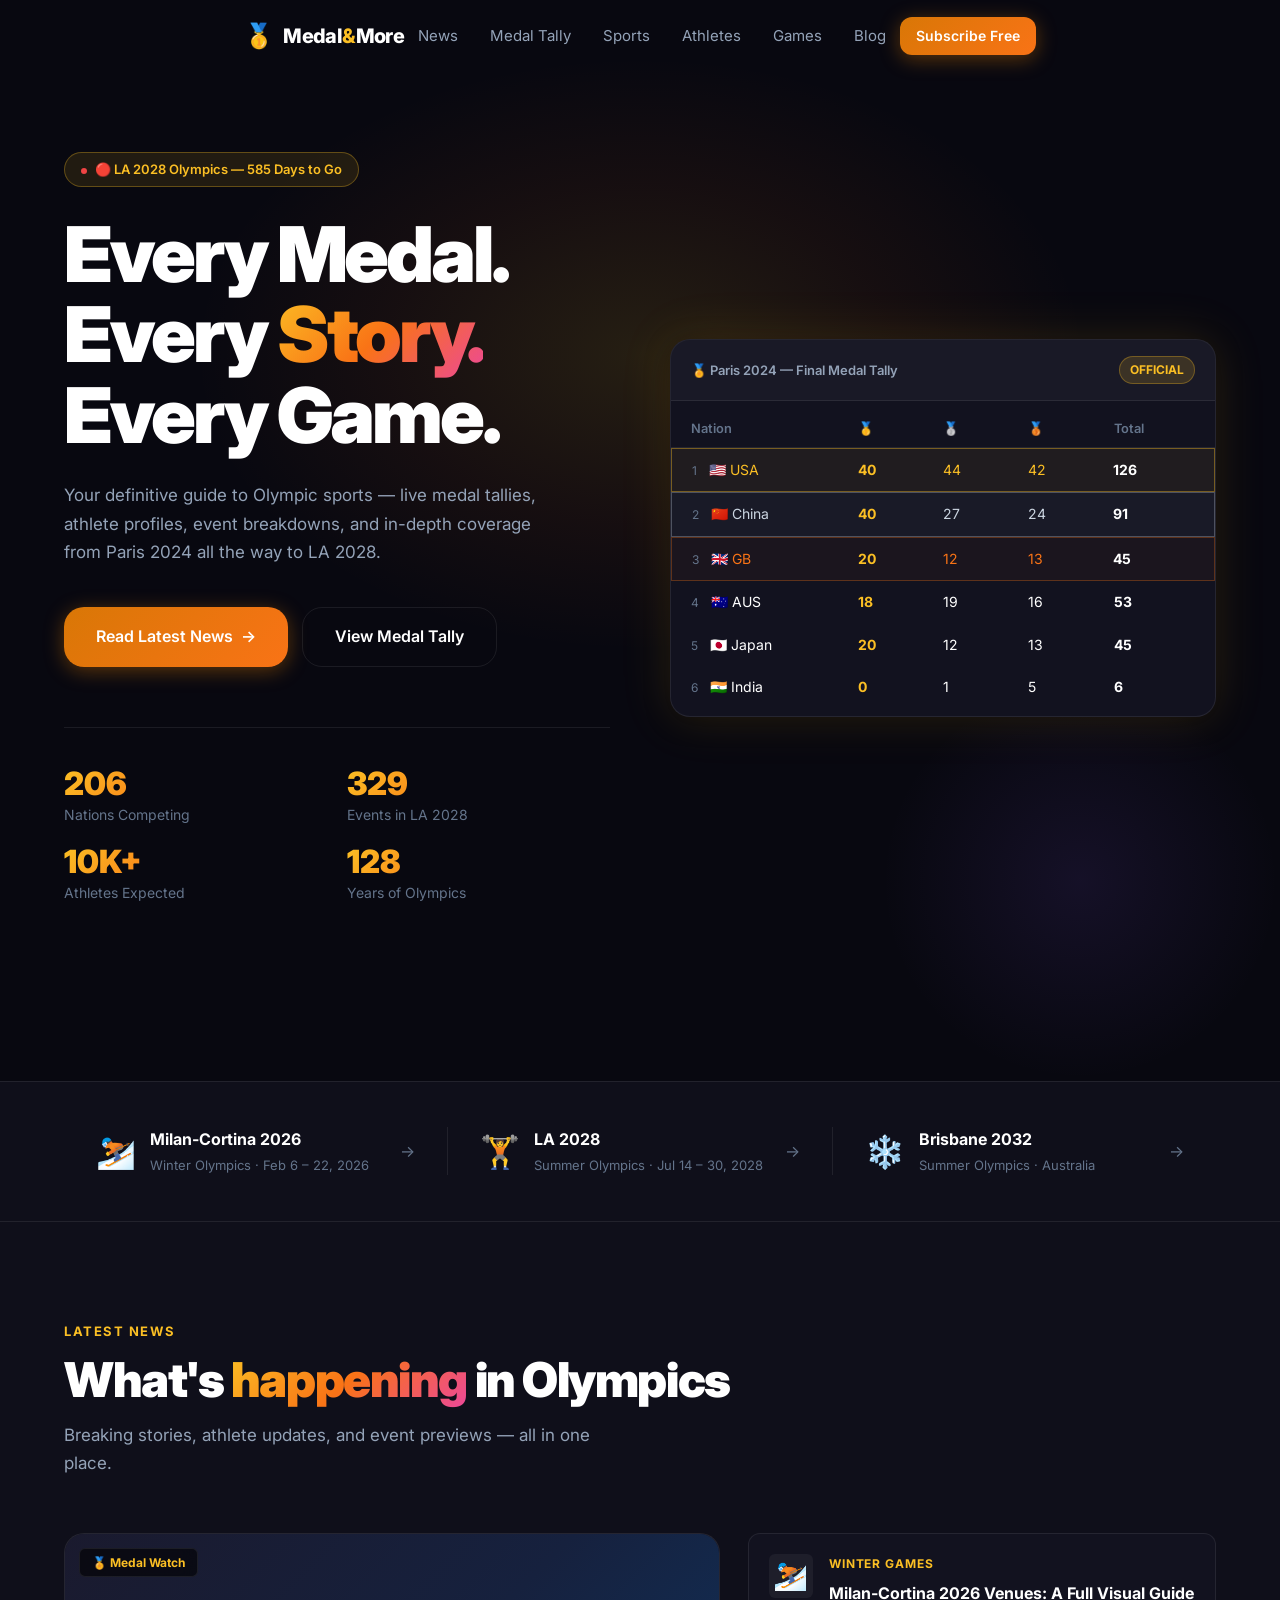
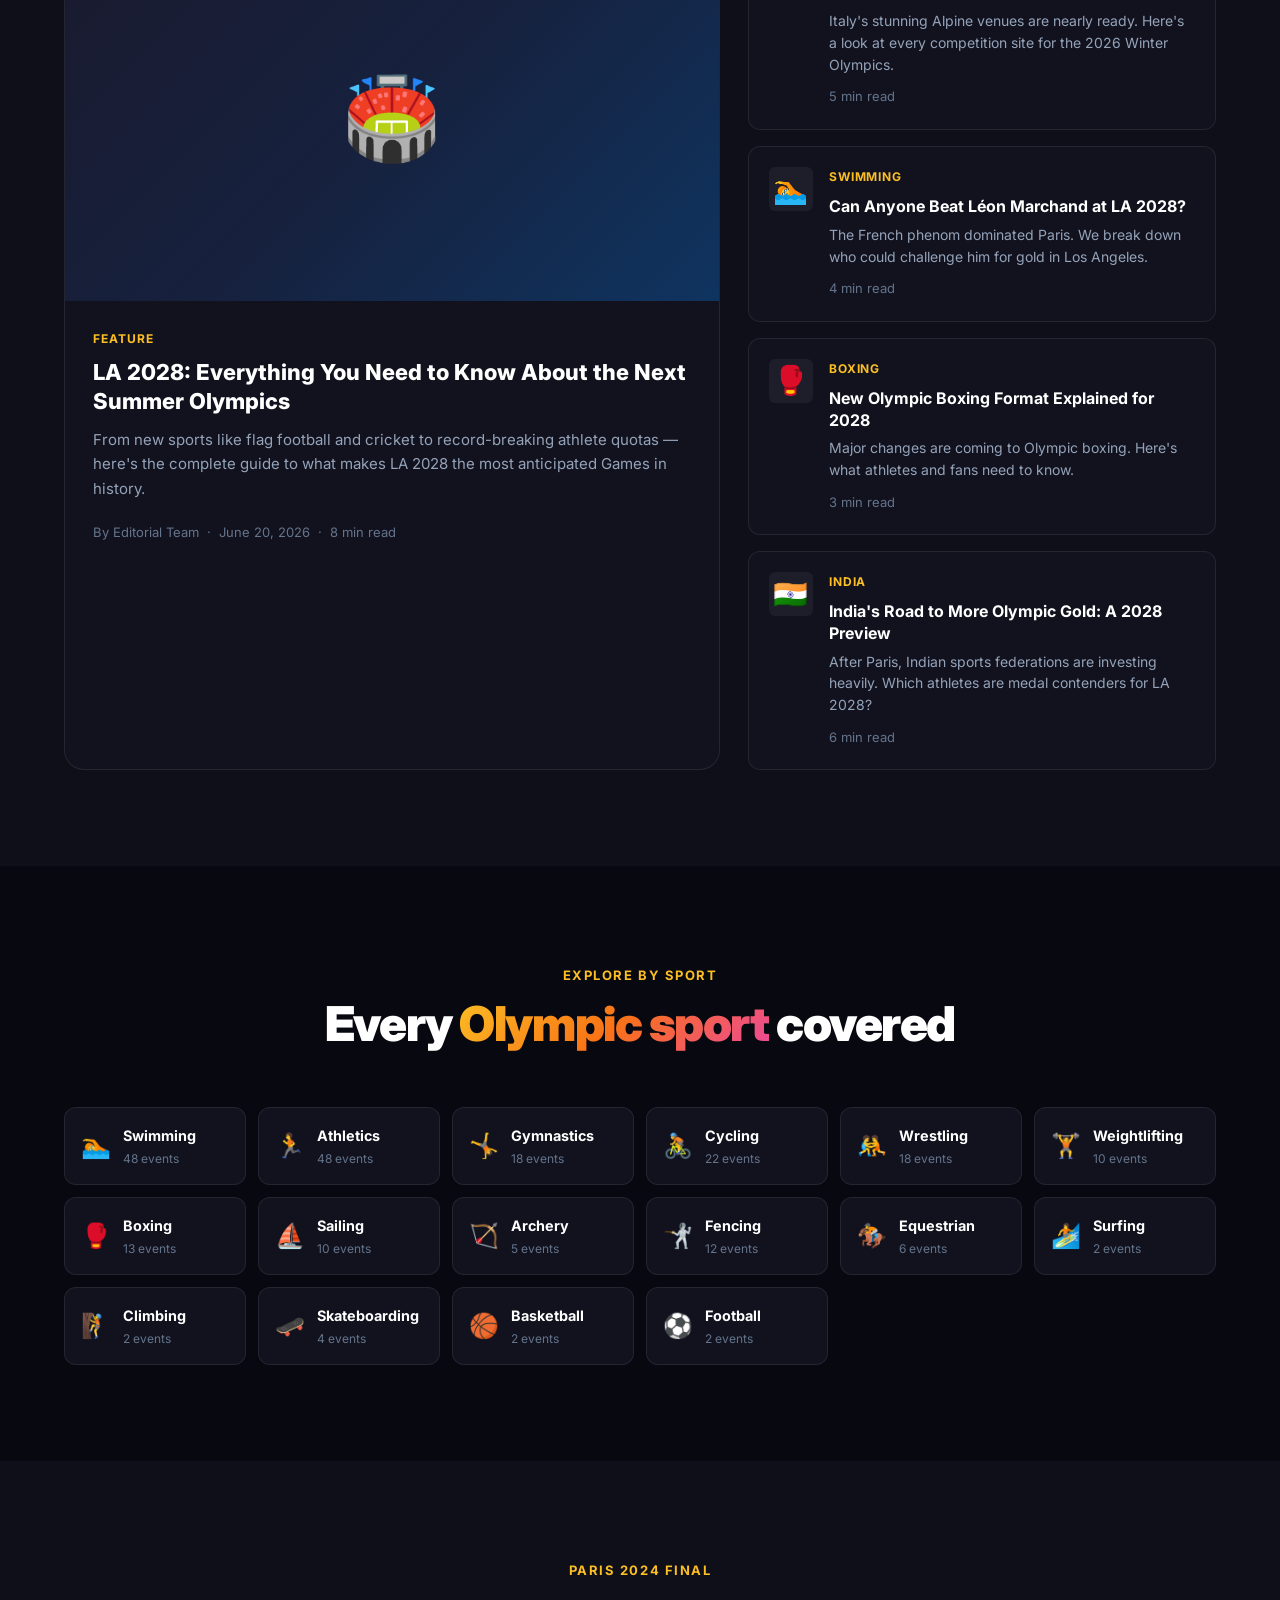
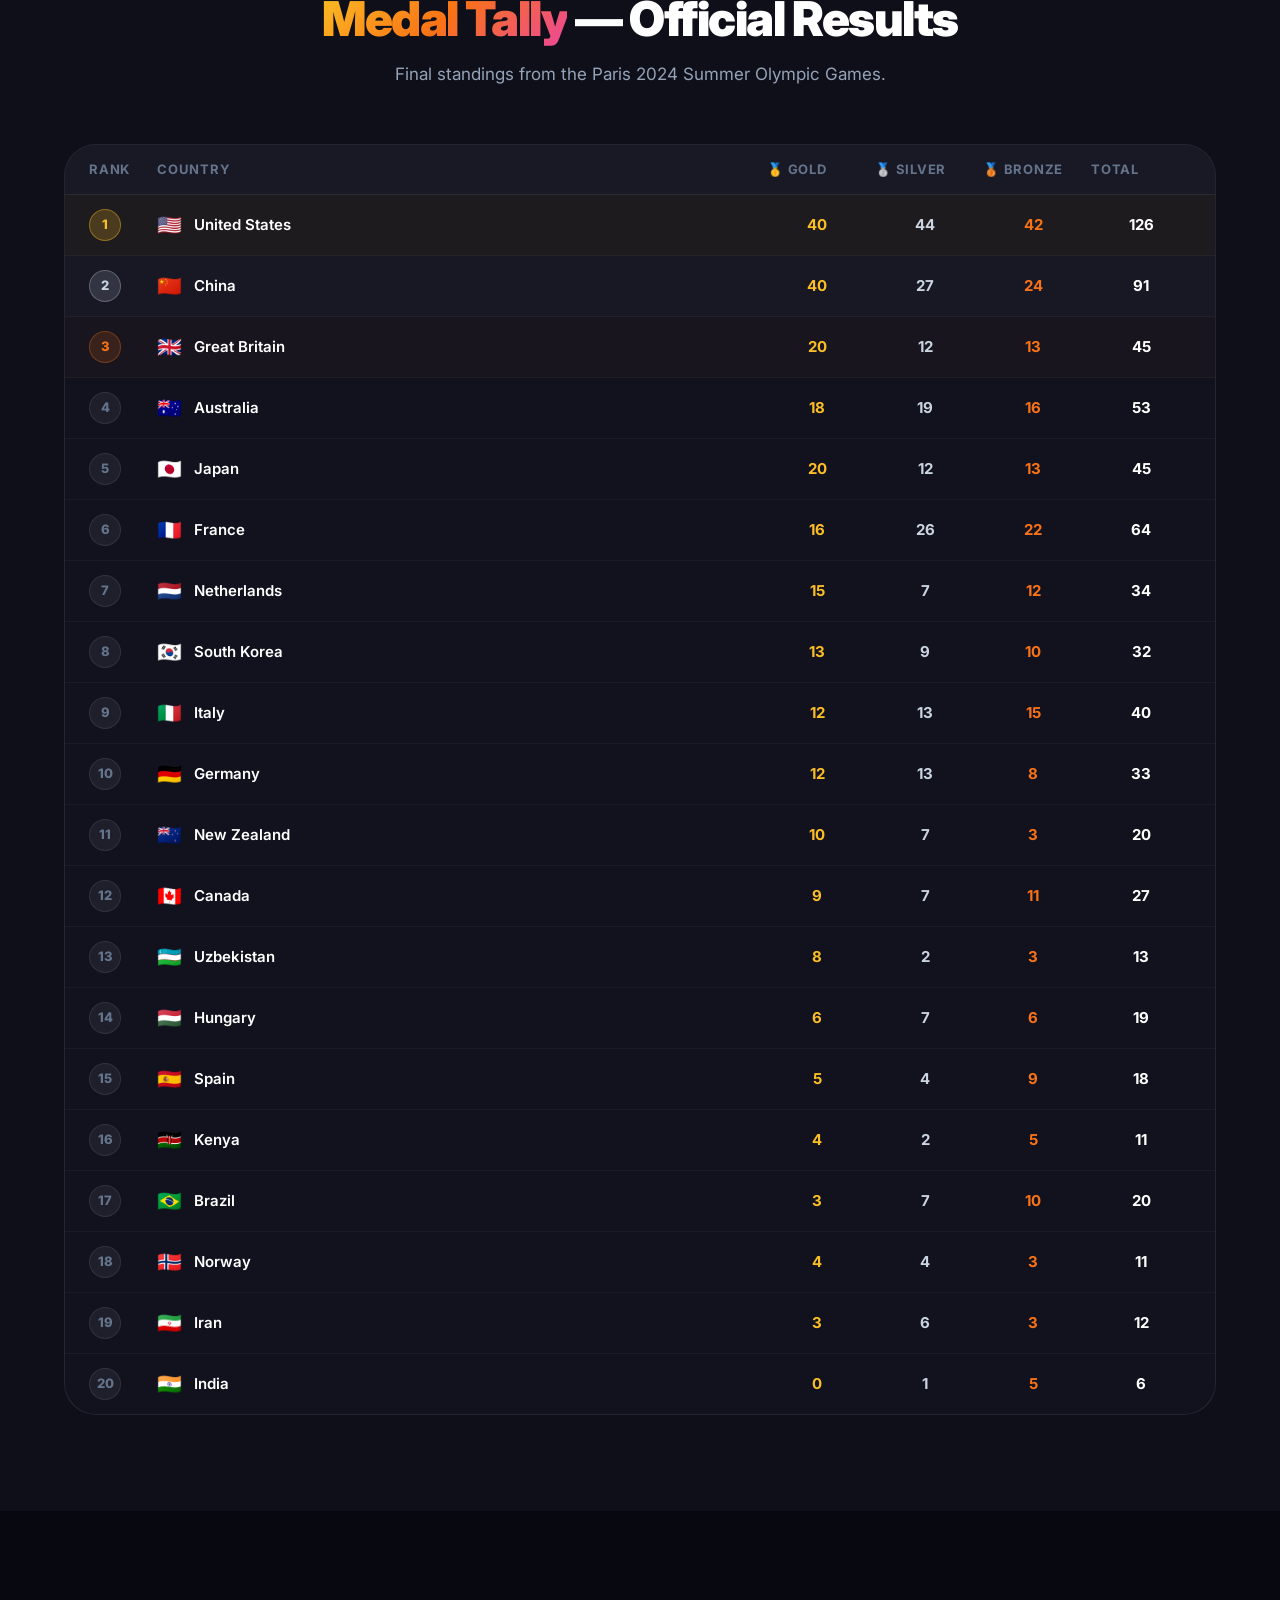
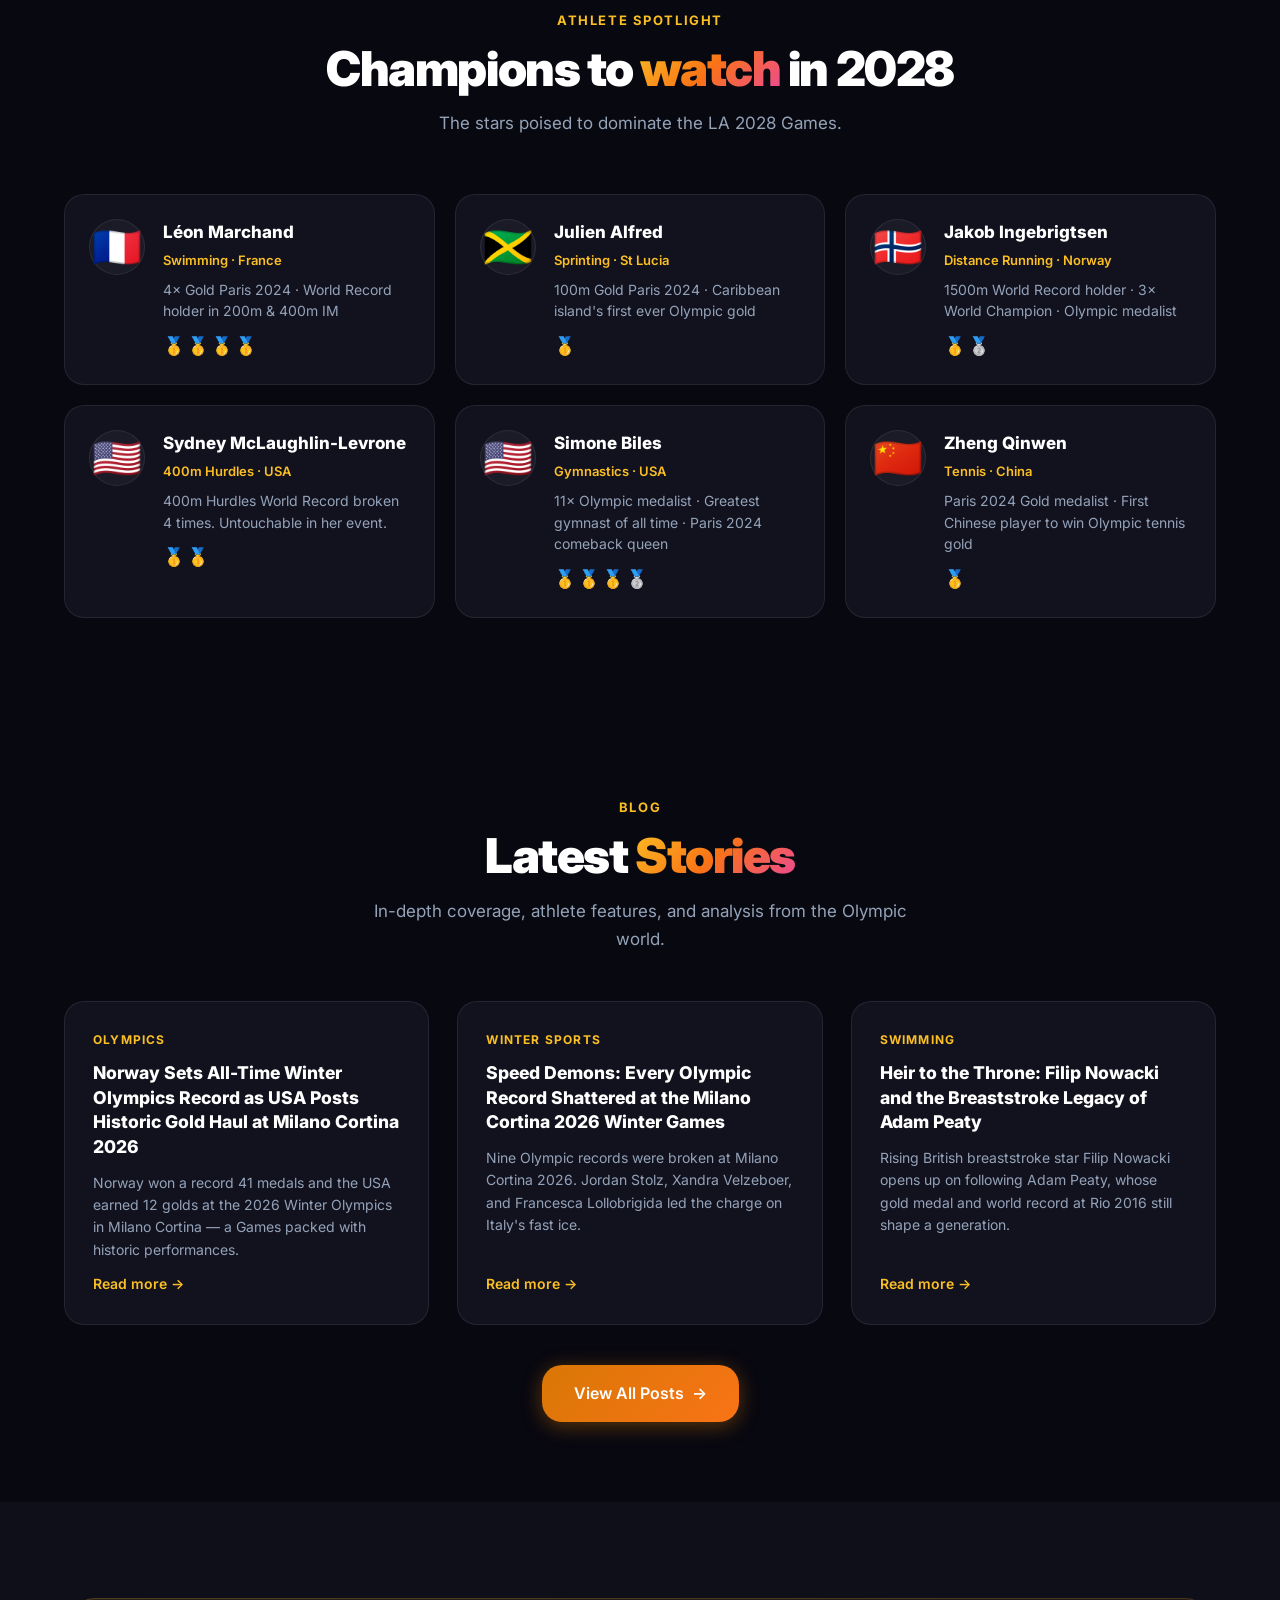
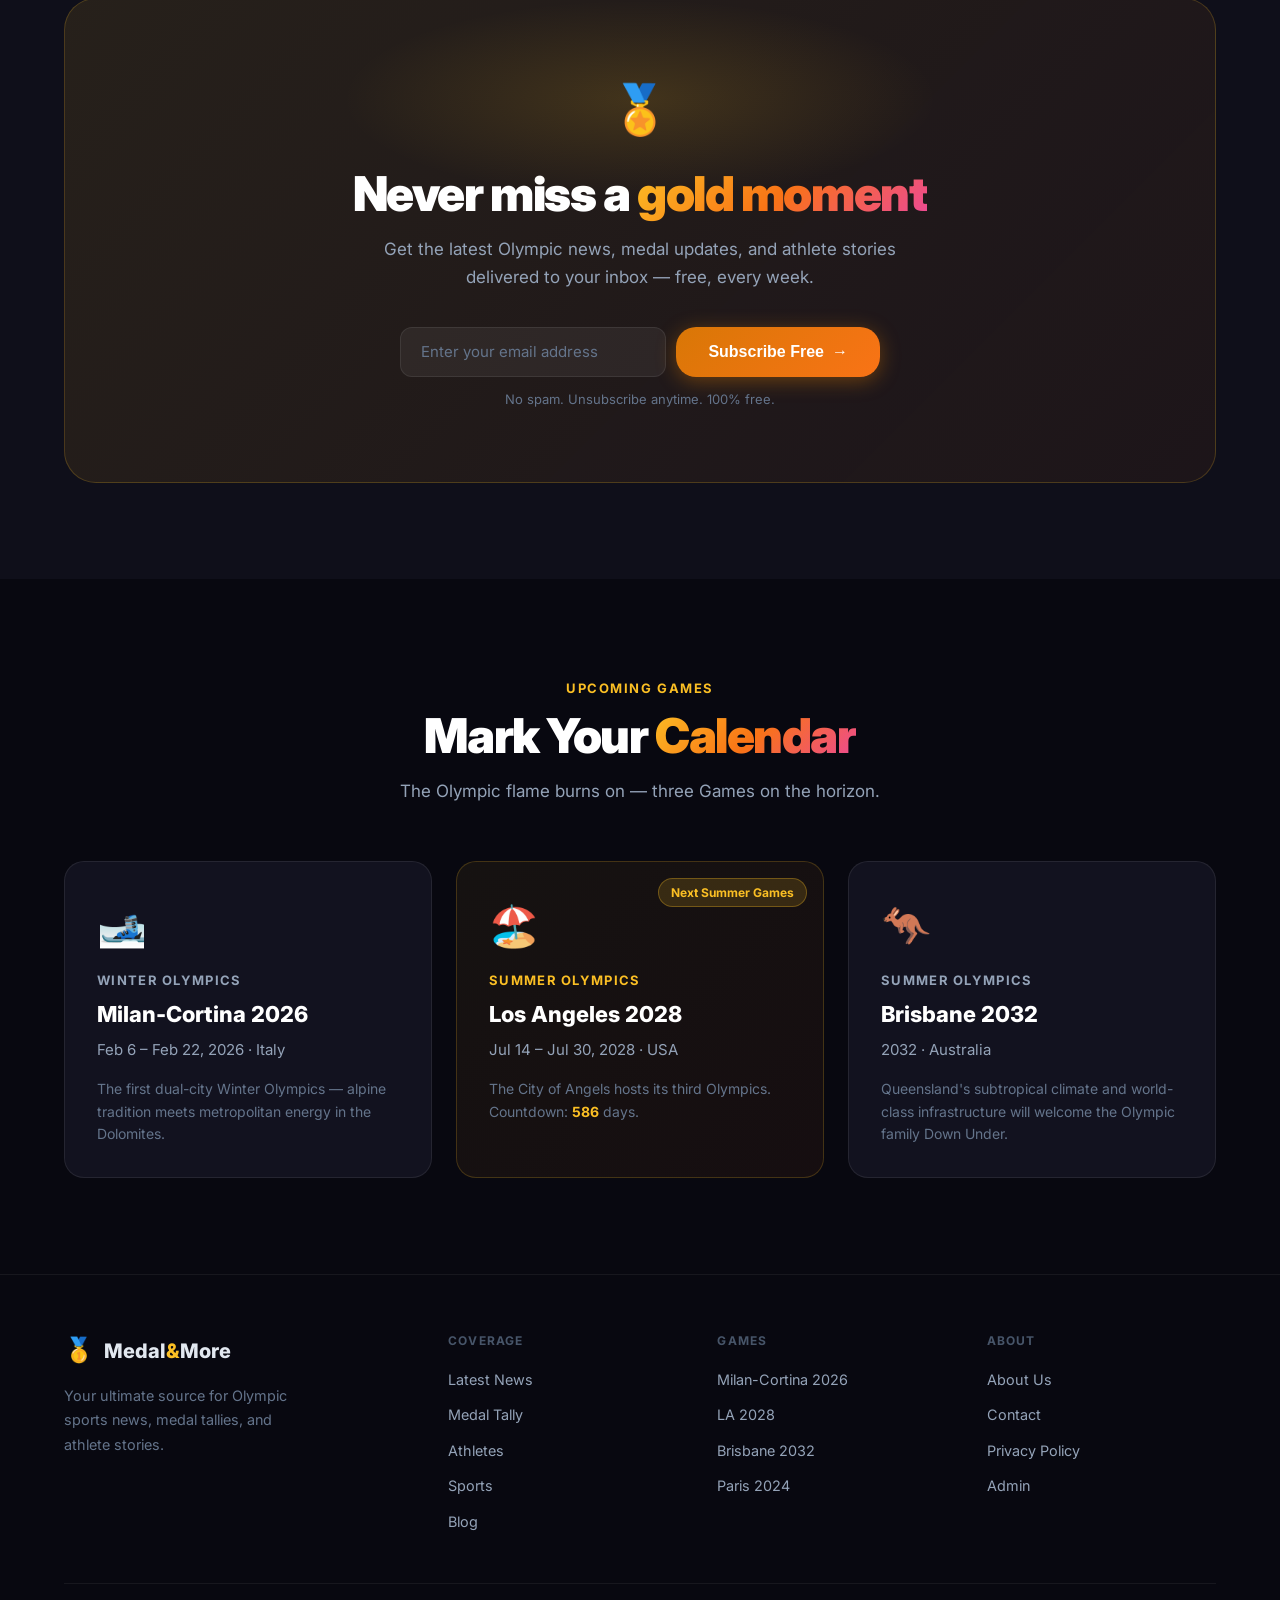
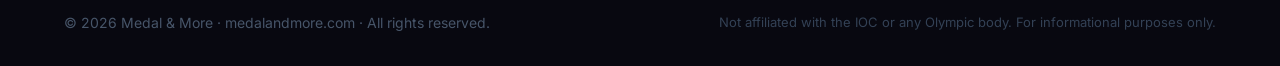
==== commit 5034a834: "Fix syntax error in blog preview card (unescaped quotes)" ====
--- a/index.html
+++ b/index.html
@@ -551,7 +551,7 @@
     {title:"Arif Khan's Historic Slalom Finish Puts India on the Winter Olympics Map",slug:"arif-khans-historic-slalom-finish-puts-india-on-the-winter-olympics-map",category:"India",metaDesc:"Arif Khan's 39th-place slalom finish at Milano Cortina 2026 is India's best-ever result in the event."}
   ];
   function card(title, slug, category, excerpt){
-    return '<article style="background:#12121f;border:1px solid rgba(255,255,255,.08);border-radius:20px;padding:28px;display:flex;flex-direction:column;gap:12px;transition:border-color .25s" onmouseover="this.style.borderColor='rgba(251,191,36,.35)'" onmouseout="this.style.borderColor='rgba(255,255,255,.08)'">'
+    return '<article style="background:#12121f;border:1px solid rgba(255,255,255,.08);border-radius:20px;padding:28px;display:flex;flex-direction:column;gap:12px;transition:border-color .25s" onmouseover="this.style.borderColor=\'rgba(251,191,36,.35)\'" onmouseout="this.style.borderColor=\'rgba(255,255,255,.08)\'">'
       +'<span style="font-size:.75rem;font-weight:700;text-transform:uppercase;letter-spacing:.1em;color:#fbbf24">'+category+'</span>'
       +'<h3 style="font-size:1.1rem;font-weight:800;line-height:1.4;margin:0"><a href="post.html?slug='+slug+'" style="color:inherit;text-decoration:none">'+title+'</a></h3>'
       +'<p style="font-size:.875rem;color:#94a3b8;line-height:1.6;margin:0;flex:1">'+excerpt+'</p>'
